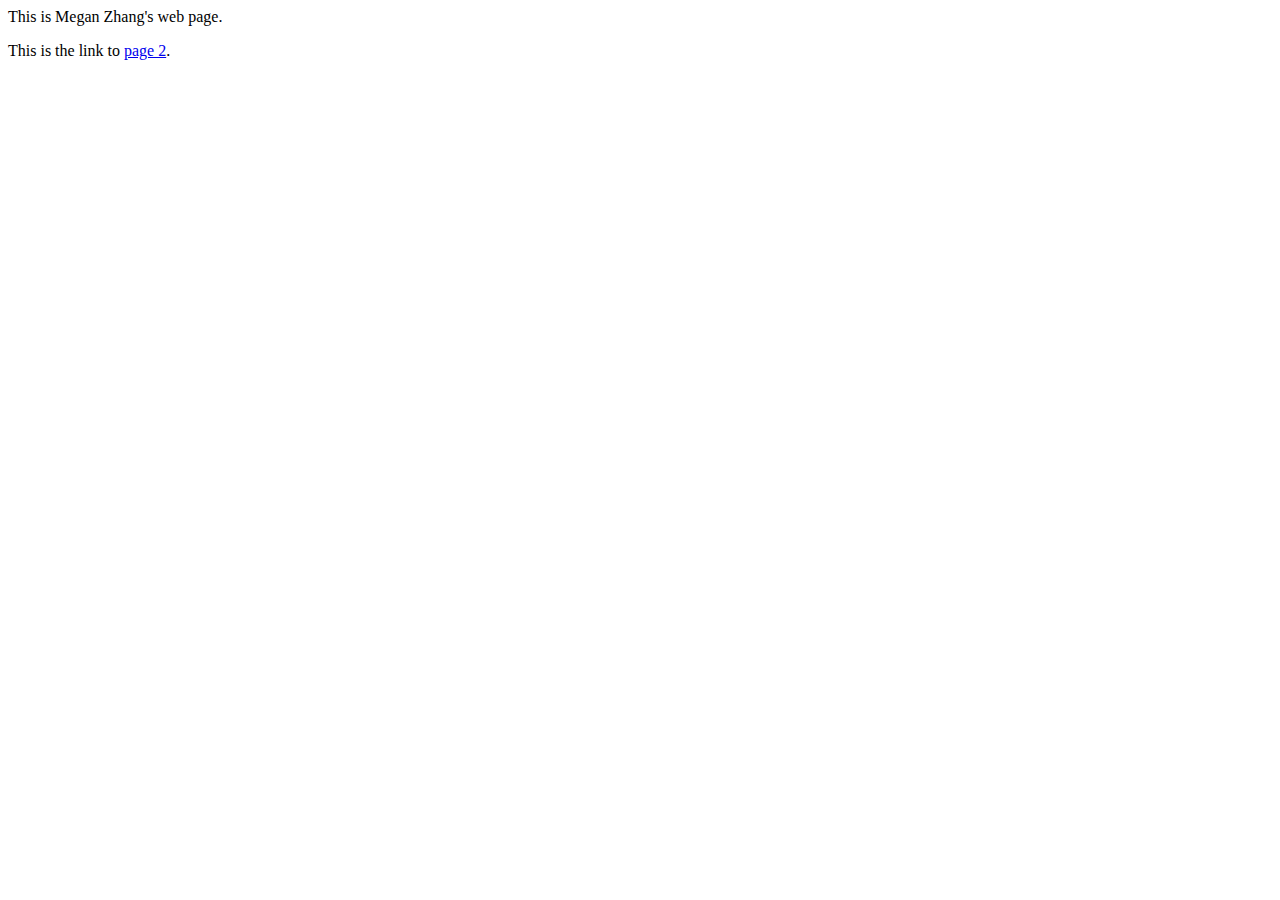
==== index.html @ c2deb5d7 "commit" ====
<!--this line tells the browser that you are using HTML 5-->
<!DOCTYPE html>

<!--used at the beginning and end of a page (main tag)-->
<html>

    <!--includes the page title, meta tags, redirects, language-->
    <head>

        <!--title bar-->
        <title>Personal page for comm 150 assignment</title>

    </head>

    <body>This is Megan Zhang's web page.</body>
    <p>This is the link to <a href="assignment_page2.html">page 2</a>.</p>
    
</html>
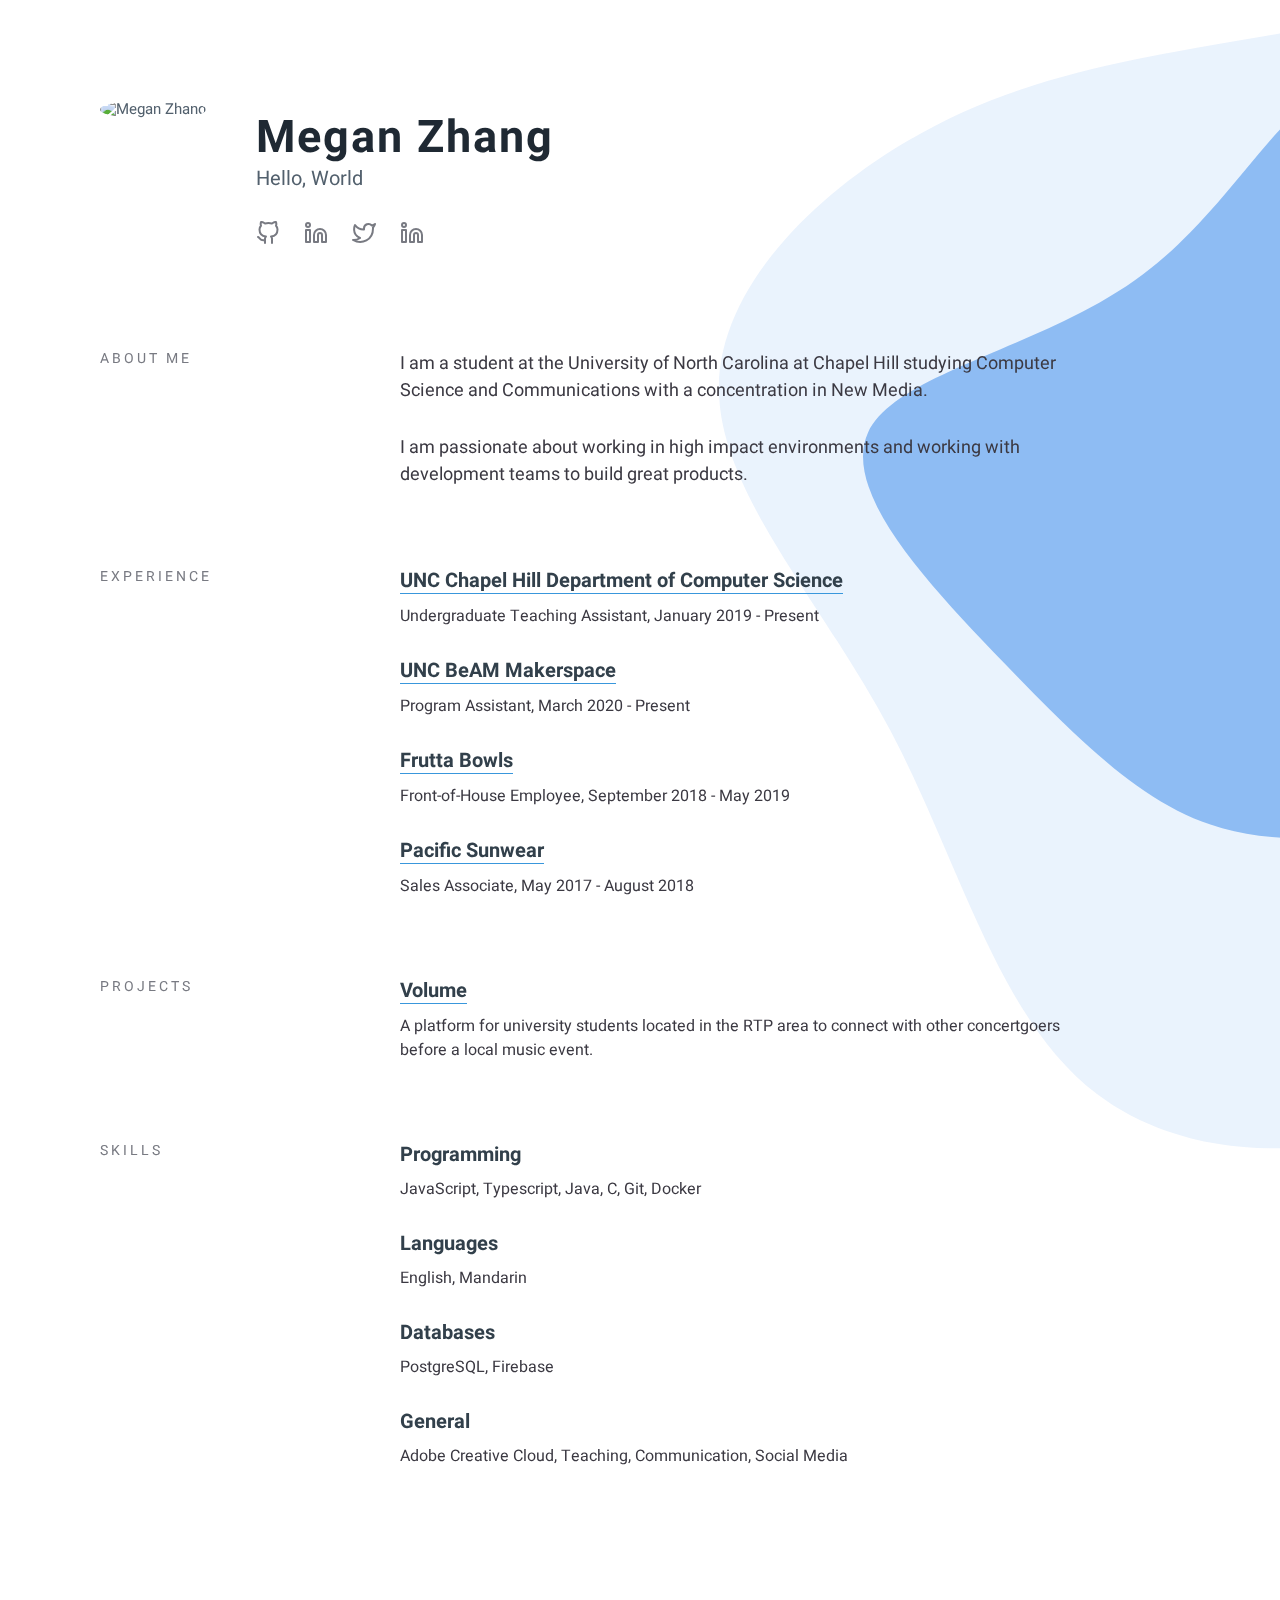
==== commit e129bcca: "website" ====
--- a/index.html
+++ b/index.html
@@ -1,18 +1,574 @@
-<!--this line tells the browser that you are using HTML 5-->
 <!DOCTYPE html>
 
-<!--used at the beginning and end of a page (main tag)-->
-<html>
-
-    <!--includes the page title, meta tags, redirects, language-->
-    <head>
-
-        <!--title bar-->
-        <title>Personal page for comm 150 assignment</title>
-
-    </head>
-
-    <body>This is Megan Zhang's web page.</body>
-    <p>This is the link to <a href="assignment_page2.html">page 2</a>.</p>
-    
+<html lang="en">
+
+<head>
+    <meta charSet="utf-8"/>
+    <meta http-equiv="x-ua-compatible" content="ie=edge"/>
+    <meta name="viewport" content="width=device-width, initial-scale=1, shrink-to-fit=no"/>
+    <style data-href="/styles.9e34f7e4ec2273f44e7d.css">
+    @import url(https://fonts.googleapis.com/css?family=Heebo&display=swap);
+    .socials-module--list--nQjwE {
+        margin: 15px 0 0;
+        padding:0
+    }
+
+    .socials-module--item--2qCBJ {
+        display: inline-block;
+        list-style: none;
+        margin-right:20px
+    }
+
+    .socials-module--link--m0nMJ {
+        color: #787a82;
+        text-decoration:none
+    }
+
+    .socials-module--link--m0nMJ:hover {
+        color:#3997dc
+    }
+
+    .header-module--headerWrapper--15qHx {
+        display: flex;
+        margin-bottom:100px
+    }
+
+    .header-module--profileWrapper--17Lox {
+        position:relative
+    }
+
+    .header-module--profilePicture--1aaYx {
+        border-radius: 50%;
+        overflow: hidden;
+        width:150px
+    }
+
+    .header-module--profileContent--3G8DP {
+        margin:10px 0 0 50px
+    }
+
+    .header-module--profileContent--3G8DP h1 {
+        color: #1f2933;
+        font-size: 45px;
+        letter-spacing: 2px;
+        margin:0
+    }
+
+    .header-module--profileContent--3G8DP h2 {
+        font-size: 20px;
+        font-weight: 400;
+        margin:0 0 30px
+    }
+
+    @media only screen and (max-width: 768px) {
+        .header-module--headerWrapper--15qHx {
+            display:block
+        }
+
+        .header-module--profileWrapper--17Lox {
+            display: block;
+            width:100%
+        }
+
+        .header-module--profileContent--3G8DP {
+            display: block;
+            margin: 25px 0 0;
+            width:100%
+        }
+    }
+
+    .container-module--wrapper--_zFcw {
+        max-width: 1200px;
+        padding: 100px;
+        position: relative;
+        width:100%
+    }
+
+    @media only screen and (max-width: 768px) {
+        .container-module--wrapper--_zFcw {
+            padding:50px
+        }
+    }
+
+    .layout-module--blobMain--3VKey {
+        position: fixed;
+        top: -150px;
+        right: -700px;
+        z-index:-1
+    }
+
+    .layout-module--blobMain--3VKey svg {
+        width: 1300px;
+        height: 1300px;
+        opacity:.5
+    }
+
+    .layout-module--blobSecondary--1ryDs {
+        position: fixed;
+        top: -250px;
+        right: -750px;
+        z-index:-1
+    }
+
+    .layout-module--blobSecondary--1ryDs svg {
+        width: 1500px;
+        opacity: .1;
+        height:1500px
+    }
+
+    @media only screen and (max-width: 1200px) {
+        .layout-module--blobMain--3VKey {
+            opacity:.3
+        }
+
+        .layout-module--blobSecondary--1ryDs {
+            opacity:.5
+        }
+    }
+
+    @media only screen and (max-width: 768px) {
+        .layout-module--blobMain--3VKey {
+            display:none
+        }
+
+        .layout-module--blobSecondary--1ryDs {
+            opacity: .5
+        }
+    }/*! normalize.css v8.0.1 | MIT License | github.com/necolas/normalize.css */
+    html {
+        line-height:1.15
+    }
+
+    body {
+        margin:0
+    }
+
+    main {
+        display:block
+    }
+
+    h1 {
+        font-size: 2em;
+        margin:.67em 0
+    }
+
+    hr {
+        box-sizing: content-box;
+        height: 0;
+        overflow:visible
+    }
+
+    pre {
+        font-family: monospace, monospace;
+        font-size:1em
+    }
+
+    a {
+        background-color:transparent
+    }
+
+    abbr[title] {
+        border-bottom: none;
+        text-decoration: underline;
+        -webkit-text-decoration: underline dotted;
+        text-decoration:underline dotted
+    }
+
+    b, strong {
+        font-weight:bolder
+    }
+
+    code, kbd, samp {
+        font-family: monospace, monospace;
+        font-size:1em
+    }
+
+    small {
+        font-size:80%
+    }
+
+    sub, sup {
+        font-size: 75%;
+        line-height: 0;
+        position: relative;
+        vertical-align:baseline
+    }
+
+    sub {
+        bottom:-.25em
+    }
+
+    sup {
+        top:-.5em
+    }
+
+    img {
+        border-style:none
+    }
+
+    button, input, optgroup, select, textarea {
+        font-family: inherit;
+        font-size: 100%;
+        line-height: 1.15;
+        margin:0
+    }
+
+    button, input {
+        overflow:visible
+    }
+
+    button, select {
+        text-transform:none
+    }
+
+    [type=button], [type=reset], [type=submit], button {
+        -webkit-appearance:button
+    }
+
+    [type=button]::-moz-focus-inner, [type=reset]::-moz-focus-inner, [type=submit]::-moz-focus-inner, button::-moz-focus-inner {
+        border-style: none;
+        padding:0
+    }
+
+    [type=button]:-moz-focusring, [type=reset]:-moz-focusring, [type=submit]:-moz-focusring, button:-moz-focusring {
+        outline:1px dotted ButtonText
+    }
+
+    fieldset {
+        padding:.35em .75em .625em
+    }
+
+    legend {
+        box-sizing: border-box;
+        color: inherit;
+        display: table;
+        max-width: 100%;
+        padding: 0;
+        white-space:normal
+    }
+
+    progress {
+        vertical-align:baseline
+    }
+
+    textarea {
+        overflow:auto
+    }
+
+    [type=checkbox], [type=radio] {
+        box-sizing: border-box;
+        padding:0
+    }
+
+    [type=number]::-webkit-inner-spin-button, [type=number]::-webkit-outer-spin-button {
+        height:auto
+    }
+
+    [type=search] {
+        -webkit-appearance: textfield;
+        outline-offset:-2px
+    }
+
+    [type=search]::-webkit-search-decoration {
+        -webkit-appearance:none
+    }
+
+    ::-webkit-file-upload-button {
+        -webkit-appearance: button;
+        font:inherit
+    }
+
+    details {
+        display:block
+    }
+
+    summary {
+        display:list-item
+    }
+
+    [hidden], template {
+        display:none
+    }
+
+    *, :after, :before {
+        box-sizing:inherit
+    }
+
+    html {
+        background: #fff;
+        color: #52606d;
+        font-size: 15px;
+        -webkit-text-size-adjust: 100%;
+        -ms-text-size-adjust: 100%;
+        box-sizing:border-box
+    }
+
+    body {
+        font-family: Heebo, sans-serif;
+        font-size: 1em;
+        line-height: 1.25;
+        -webkit-font-smoothing: antialiased;
+        -moz-osx-font-smoothing:grayscale
+    }
+
+    img {
+        max-width:100%
+    }
+
+    p {
+        color: #3b3942;
+        font-size: 18px;
+        line-height: 1.5;
+        margin:0 0 30px
+    }
+
+    .link-module--wrapper--2dAz0 {
+        margin-bottom:30px
+    }
+
+    .link-module--linkTitle--3VUWq {
+        border-bottom: 1px solid #3997dc;
+        color: #32404b;
+        display: inline-block;
+        font-size: 20px;
+        font-weight: 700;
+        margin-bottom: 10px;
+        text-decoration:none
+    }
+
+    .link-module--linkTitle--3VUWq:hover {
+        color:#3997dc
+    }
+
+    .link-module--title--3H5Ml {
+        color: #32404b;
+        display: inline-block;
+        font-size: 20px;
+        font-weight: 700;
+        margin-bottom:10px
+    }
+
+    .link-module--desc--2JcNe {
+        font-size:16px
+    }
+
+    .section-module--wrapper--1PJu9 {
+        display: flex;
+        flex-direction: row;
+        margin-bottom:50px
+    }
+
+    .section-module--left--4Dzzx {
+        width:300px
+    }
+
+    .section-module--right--3Zh5J {
+        flex: 1 1;
+        max-width:700px
+    }
+
+    .section-module--title--3LB2K {
+        color: #787a82;
+        font-size: 14px;
+        font-weight: 400;
+        margin: 0 0 30px;
+        letter-spacing: 3px;
+        text-transform:uppercase
+    }
+
+    @media only screen and (max-width: 768px) {
+        .section-module--wrapper--1PJu9 {
+            display:block
+        }
+
+        .section-module--left--4Dzzx, .section-module--right--3Zh5J {
+            display: block;
+            width: 100%
+        }
+    }
+    </style>
+    <meta name="generator" content="Gatsby 2.19.7"/>
+    <title data-react-helmet="true">Ryan Fitzgerald | Full-Stack Developer</title>
+    <meta data-react-helmet="true" name="description" content="Full-Stack Developer based in Toronto, Ontario, Canada."/>
+    <meta data-react-helmet="true" property="og:title" content="Ryan Fitzgerald"/>
+    <meta data-react-helmet="true" property="og:image" content="https://ryanfitzgerald.ca/static/social-9c27a8e483336a4d87c8117291b19e69.jpg"/>
+    <meta data-react-helmet="true" property="og:description" content="Full-Stack Developer based in Toronto, Ontario, Canada."/>
+    <meta data-react-helmet="true" property="og:type" content="website"/>
+    <meta data-react-helmet="true" name="twitter:card" content="summary"/>
+    <meta data-react-helmet="true" name="twitter:creator" content="@RyanAFitzgerald"/>
+    <meta data-react-helmet="true" name="twitter:title" content="Ryan Fitzgerald"/>
+    <meta data-react-helmet="true" name="twitter:description" content="Full-Stack Developer based in Toronto, Ontario, Canada."/>
+    <link rel="icon" href="/icons/icon-48x48.png?v=c7eba167a3d5f9a014514f4f36c3f6e7"/>
+    <link rel="manifest" href="/manifest.webmanifest"/>
+    <meta name="theme-color" content="#3586EA"/>
+    <link rel="apple-touch-icon" sizes="48x48" href="/icons/icon-48x48.png?v=c7eba167a3d5f9a014514f4f36c3f6e7"/>
+    <link rel="apple-touch-icon" sizes="72x72" href="/icons/icon-72x72.png?v=c7eba167a3d5f9a014514f4f36c3f6e7"/>
+    <link rel="apple-touch-icon" sizes="96x96" href="/icons/icon-96x96.png?v=c7eba167a3d5f9a014514f4f36c3f6e7"/>
+    <link rel="apple-touch-icon" sizes="144x144" href="/icons/icon-144x144.png?v=c7eba167a3d5f9a014514f4f36c3f6e7"/>
+    <link rel="apple-touch-icon" sizes="192x192" href="/icons/icon-192x192.png?v=c7eba167a3d5f9a014514f4f36c3f6e7"/>
+    <link rel="apple-touch-icon" sizes="256x256" href="/icons/icon-256x256.png?v=c7eba167a3d5f9a014514f4f36c3f6e7"/>
+    <link rel="apple-touch-icon" sizes="384x384" href="/icons/icon-384x384.png?v=c7eba167a3d5f9a014514f4f36c3f6e7"/>
+    <link rel="apple-touch-icon" sizes="512x512" href="/icons/icon-512x512.png?v=c7eba167a3d5f9a014514f4f36c3f6e7"/>
+    <link as="script" rel="preload" href="/styles-c47649b723487fe60416.js"/>
+    <link as="script" rel="preload" href="/component---src-pages-index-js-c10b857bd4f851fe74c0.js"/>
+    <link as="script" rel="preload" href="/commons-befdf5aead454913ec7a.js"/>
+    <link as="script" rel="preload" href="/app-d21928ac1c9b6bbaad78.js"/>
+    <link as="script" rel="preload" href="/webpack-runtime-6be38b8c1b39cda65aef.js"/>
+    <link as="fetch" rel="preload" href="/page-data/index/page-data.json" crossorigin="anonymous"/>
+</head>
+<body>
+    <div id="___gatsby">
+        <div style="outline:none" tabindex="-1" role="group" id="gatsby-focus-wrapper">
+            <div>
+                <div class="container-module--wrapper--_zFcw">
+                    <div class="header-module--headerWrapper--15qHx">
+                        <div class="header-module--profileWrapper--17Lox">
+
+                            <!--start editing-->
+                            <img class="header-module--profilePicture--1aaYx" src="web/graphics/profilePicture.jpg.jpg" alt="Megan Zhang"/>
+                        </div>
+                        <div class="header-module--profileContent--3G8DP">
+                            <h1>Megan Zhang</h1>
+                            <h2>Hello, World</h2>
+                            <div>
+                                <ul class="socials-module--list--nQjwE">
+                                    <li class="socials-module--item--2qCBJ">
+                                        <a class="socials-module--link--m0nMJ" href="https://github.com/meganzhang88">
+                                            <svg xmlns="http://www.w3.org/2000/svg" width="24" height="24" viewBox="0 0 24 24" fill="none" stroke="currentColor" stroke-width="2" stroke-linecap="round" stroke-linejoin="round">
+                                                <path d="M9 19c-5 1.5-5-2.5-7-3m14 6v-3.87a3.37 3.37 0 0 0-.94-2.61c3.14-.35 6.44-1.54 6.44-7A5.44 5.44 0 0 0 20 4.77 5.07 5.07 0 0 0 19.91 1S18.73.65 16 2.48a13.38 13.38 0 0 0-7 0C6.27.65 5.09 1 5.09 1A5.07 5.07 0 0 0 5 4.77a5.44 5.44 0 0 0-1.5 3.78c0 5.42 3.3 6.61 6.44 7A3.37 3.37 0 0 0 9 18.13V22"></path>
+                                            </svg>
+                                        </a>
+                                    </li>
+                                    <li class="socials-module--item--2qCBJ">
+                                        <a class="socials-module--link--m0nMJ" href="https://www.linkedin.com/in/meganzhang88/">
+                                            <svg xmlns="http://www.w3.org/2000/svg" width="24" height="24" viewBox="0 0 24 24" fill="none" stroke="currentColor" stroke-width="2" stroke-linecap="round" stroke-linejoin="round">
+                                                <path d="M16 8a6 6 0 0 1 6 6v7h-4v-7a2 2 0 0 0-2-2 2 2 0 0 0-2 2v7h-4v-7a6 6 0 0 1 6-6z"></path>
+                                                <rect x="2" y="9" width="4" height="12"></rect>
+                                                <circle cx="4" cy="4" r="2"></circle>
+                                            </svg>
+                                        </a>
+                                    </li>
+                                    <li class="socials-module--item--2qCBJ">
+                                        <a class="socials-module--link--m0nMJ" href="https://twitter.com/meganzhangg">
+                                            <svg xmlns="http://www.w3.org/2000/svg" width="24" height="24" viewBox="0 0 24 24" fill="none" stroke="currentColor" stroke-width="2" stroke-linecap="round" stroke-linejoin="round">
+                                                <path d="M23 3a10.9 10.9 0 0 1-3.14 1.53 4.48 4.48 0 0 0-7.86 3v1A10.66 10.66 0 0 1 3 4s-4 9 5 13a11.64 11.64 0 0 1-7 2c9 5 20 0 20-11.5a4.5 4.5 0 0 0-.08-.83A7.72 7.72 0 0 0 23 3z"></path>
+                                            </svg>
+                                        </a>
+                                    </li>
+                                    <li class="socials-module--item--2qCBJ">
+                                        <a class="socials-module--link--m0nMJ" href="https://www.facebook.com/megan.zhang.7503">
+                                            <svg xmlns="http://www.w3.org/2000/svg" width="24" height="24" viewBox="0 0 24 24" fill="none" stroke="currentColor" stroke-width="2" stroke-linecap="round" stroke-linejoin="round">
+                                                <path d="M16 8a6 6 0 0 1 6 6v7h-4v-7a2 2 0 0 0-2-2 2 2 0 0 0-2 2v7h-4v-7a6 6 0 0 1 6-6z"></path>
+                                                <rect x="2" y="9" width="4" height="12"></rect>
+                                                <circle cx="4" cy="4" r="2"></circle>
+                                            </svg>
+                                        </a>
+                                    </li>
+                                </ul>
+                            </div>
+                        </div>
+                    </div>
+                    <section id="about" class="section-module--wrapper--1PJu9">
+                        <div class="section-module--left--4Dzzx">
+                            <h3 class="section-module--title--3LB2K">About Me</h3>
+                        </div>
+                        <div class="section-module--right--3Zh5J">
+                            <p>I am a student at the University of North Carolina at Chapel Hill studying Computer Science and Communications with a concentration in New Media.</p>
+                            <p>I am passionate about working in high impact environments and working with development teams to build great products.</p>
+                        </div>
+                    </section>
+                    <section id="experience" class="section-module--wrapper--1PJu9">
+                        <div class="section-module--left--4Dzzx">
+                            <h3 class="section-module--title--3LB2K">Experience</h3>
+                        </div>
+                        <div class="section-module--right--3Zh5J">
+                            <div class="link-module--wrapper--2dAz0">
+                                <a class="link-module--linkTitle--3VUWq" href="https://comp110.com/topics">UNC Chapel Hill Department of Computer Science</a>
+                                <p class="link-module--desc--2JcNe">Undergraduate Teaching Assistant, January 2019 - Present</p>
+                            </div>
+                            <div class="link-module--wrapper--2dAz0">
+                                <a class="link-module--linkTitle--3VUWq" href="https://beam.unc.edu">UNC BeAM Makerspace</a>
+                                <p class="link-module--desc--2JcNe">Program Assistant, March 2020 - Present</p>
+                            </div>
+                            <div class="link-module--wrapper--2dAz0">
+                                <a class="link-module--linkTitle--3VUWq" href="https://www.fruttabowls.com">Frutta Bowls</a>
+                                <p class="link-module--desc--2JcNe">Front-of-House Employee, September 2018 - May 2019</p>
+                            </div>
+                            <div class="link-module--wrapper--2dAz0">
+                                <a class="link-module--linkTitle--3VUWq" href="https://www.pacsun.com">Pacific Sunwear</a>
+                                <p class="link-module--desc--2JcNe">Sales Associate, May 2017 - August 2018</p>
+                            </div>
+                        </div>
+                    </section>
+                    <section id="projects" class="section-module--wrapper--1PJu9">
+                        <div class="section-module--left--4Dzzx">
+                            <h3 class="section-module--title--3LB2K">Projects</h3>
+                        </div>
+                        <div class="section-module--right--3Zh5J">
+                            <div class="link-module--wrapper--2dAz0">
+                                <a class="link-module--linkTitle--3VUWq" href="https://volumeupapp.firebaseapp.com">Volume</a>
+                                <p class="link-module--desc--2JcNe">A platform for university students located in the RTP area to connect with other concertgoers before a local music event.</p>
+                            </div>
+                        </div>
+                    </section>
+                    <section id="skills" class="section-module--wrapper--1PJu9">
+                        <div class="section-module--left--4Dzzx">
+                            <h3 class="section-module--title--3LB2K">Skills</h3>
+                        </div>
+                        <div class="section-module--right--3Zh5J">
+                            <div class="link-module--wrapper--2dAz0">
+                                <span class="link-module--title--3H5Ml">Programming</span>
+                                <p class="link-module--desc--2JcNe">JavaScript, Typescript, Java, C, Git, Docker</p>
+                            </div>
+                            <div class="link-module--wrapper--2dAz0">
+                                <span class="link-module--title--3H5Ml">Languages</span>
+                                <p class="link-module--desc--2JcNe">English, Mandarin</p>
+                            </div>
+                            <div class="link-module--wrapper--2dAz0">
+                                <span class="link-module--title--3H5Ml">Databases</span>
+                                <p class="link-module--desc--2JcNe">PostgreSQL, Firebase</p>
+                            </div>
+                            <div class="link-module--wrapper--2dAz0">
+                                <span class="link-module--title--3H5Ml">General</span>
+                                <p class="link-module--desc--2JcNe">Adobe Creative Cloud, Teaching, Communication, Social Media</p>
+                            </div>
+                        </div>
+                    </section>
+                </div>
+                <div class="layout-module--blobMain--3VKey">
+                    <svg width="600" height="600" viewBox="0 0 600 600" xmlns="http://www.w3.org/2000/svg">
+                        <g transform="translate(300,300)">
+                            <path d="M90.1,-115.9C120.6,-81.8,151.9,-57,176.4,-16.5C200.9,24,218.7,80.2,197.3,110.7C175.9,141.1,115.3,145.7,65.8,150.7C16.3,155.7,-22.1,161,-55.2,149.8C-88.3,138.6,-116,110.8,-150.4,75.2C-184.8,39.6,-225.8,-3.7,-213.2,-31.1C-200.6,-58.4,-134.4,-69.8,-89.9,-101.5C-45.4,-133.1,-22.7,-185.1,3.5,-189.3C29.8,-193.5,59.6,-150,90.1,-115.9Z" fill="#3586ea"></path>
+                        </g>
+                    </svg>
+                </div>
+                <div class="layout-module--blobSecondary--1ryDs">
+                    <svg width="600" height="600" viewBox="0 0 600 600" xmlns="http://www.w3.org/2000/svg">
+                        <g transform="translate(300,300)">
+                            <path d="M145.4,-184.2C164.7,-157,140.5,-88.7,133.8,-36.9C127.1,15,138,50.5,134.7,97.9C131.3,145.4,113.7,204.7,72.5,235.3C31.4,265.9,-33.4,267.8,-73.2,237.6C-113.1,207.3,-128,144.9,-155.9,92.1C-183.9,39.4,-224.9,-3.8,-224.4,-45.3C-224,-86.9,-182.1,-127,-137.7,-149.8C-93.4,-172.7,-46.7,-178.3,8.1,-188C63,-197.7,126,-211.5,145.4,-184.2Z" fill="#3586ea"></path>
+                        </g>
+                    </svg>
+                </div>
+            </div>
+        </div>
+    </div>
+    <script id="gatsby-script-loader">
+    /*<![CDATA[*/
+    window.pagePath = "/"; /*]]>*/
+    </script>
+    <script id="gatsby-chunk-mapping">
+    /*<![CDATA[*/
+    window.___chunkMapping = {
+        "app": ["/app-d21928ac1c9b6bbaad78.js"],
+        "component---src-pages-404-js": ["/component---src-pages-404-js-51d0ad783846f7a72e71.js"],
+        "component---src-pages-index-js": ["/component---src-pages-index-js-c10b857bd4f851fe74c0.js"]
+    }; /*]]>*/
+    </script>
+    <script src="/webpack-runtime-6be38b8c1b39cda65aef.js" async=""></script>
+    <script src="/app-d21928ac1c9b6bbaad78.js" async=""></script>
+    <script src="/commons-befdf5aead454913ec7a.js" async=""></script>
+    <script src="/component---src-pages-index-js-c10b857bd4f851fe74c0.js" async=""></script>
+    <script src="/styles-c47649b723487fe60416.js" async=""></script>
+</body>
 </html>
+
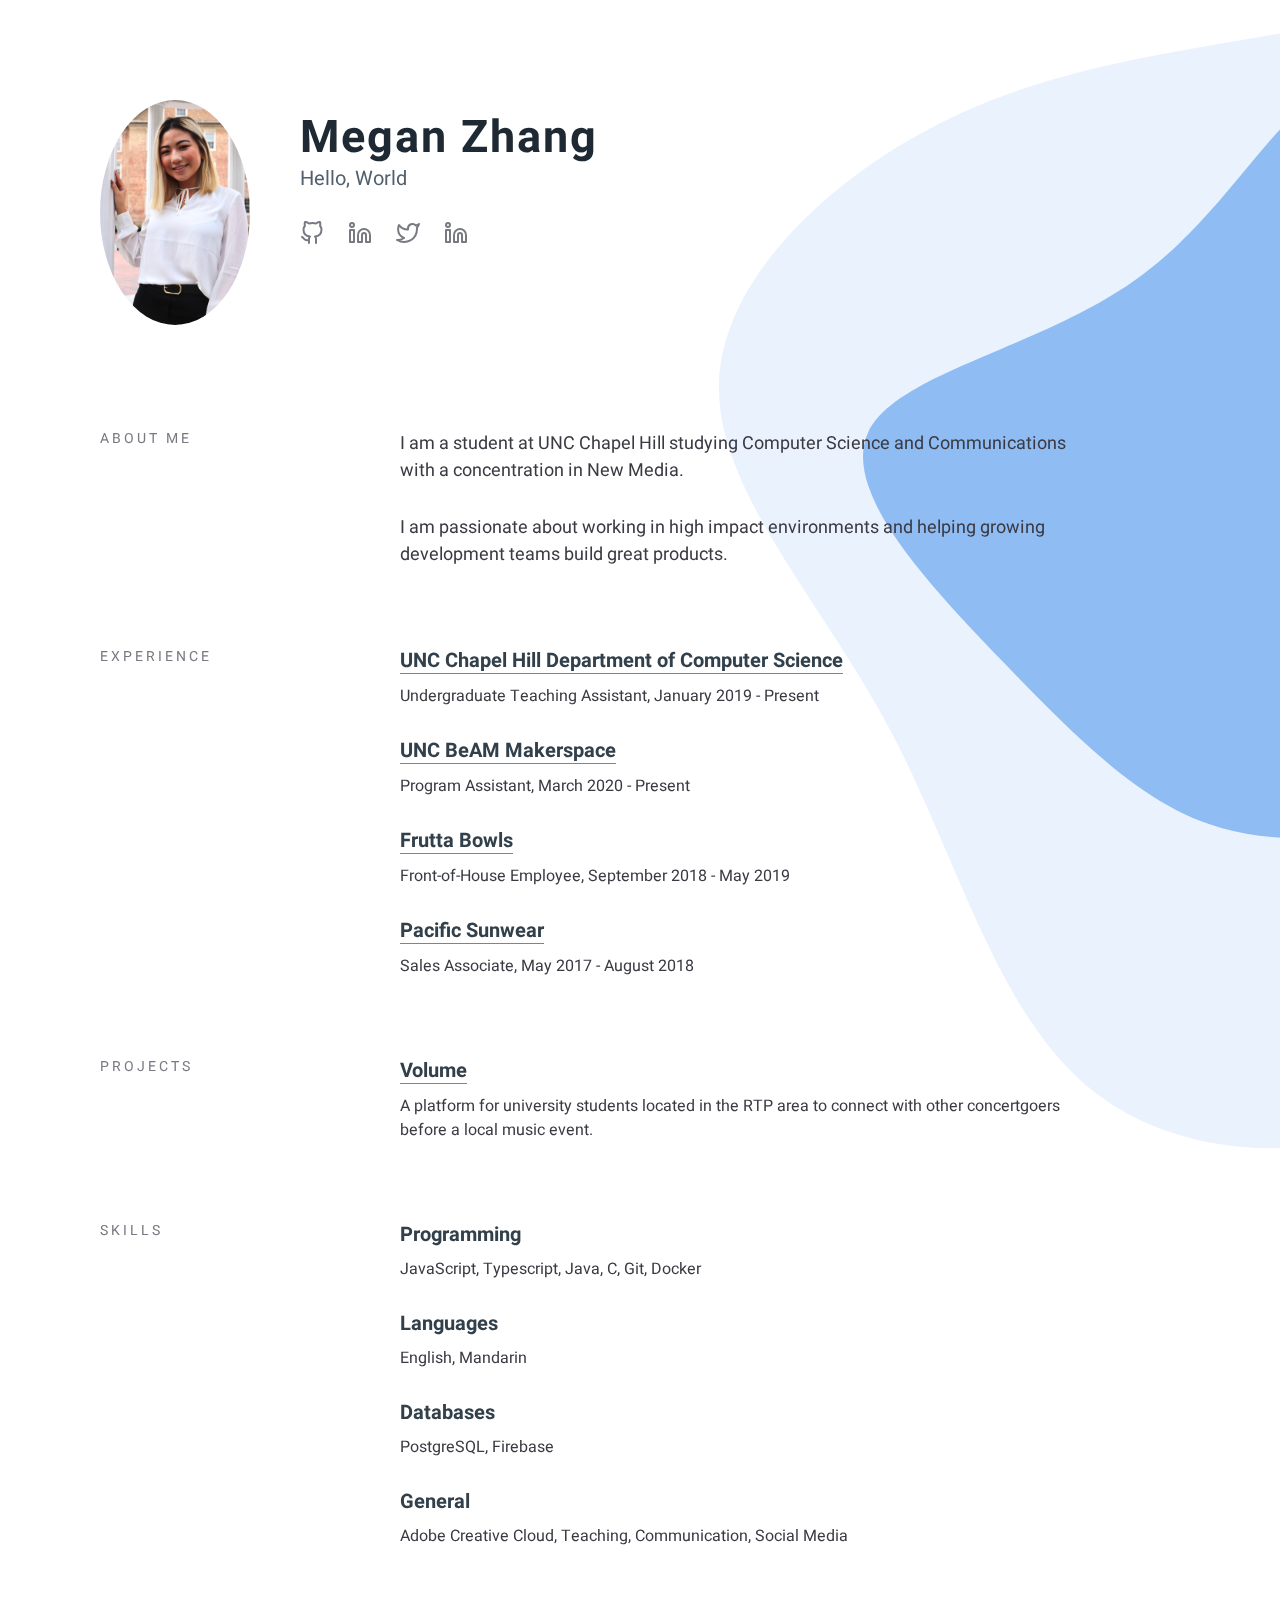
==== commit 34c2c743: "commit" ====
--- a/index.html
+++ b/index.html
@@ -425,7 +425,7 @@
                         <div class="header-module--profileWrapper--17Lox">
 
                             <!--start editing-->
-                            <img class="header-module--profilePicture--1aaYx" src="web/graphics/profilePicture.jpg.jpg" alt="Megan Zhang"/>
+                            <img class="header-module--profilePicture--1aaYx" src="web/graphics/profilePicture.jpg" alt="Megan Zhang"/>
                         </div>
                         <div class="header-module--profileContent--3G8DP">
                             <h1>Megan Zhang</h1>
@@ -473,8 +473,8 @@
                             <h3 class="section-module--title--3LB2K">About Me</h3>
                         </div>
                         <div class="section-module--right--3Zh5J">
-                            <p>I am a student at the University of North Carolina at Chapel Hill studying Computer Science and Communications with a concentration in New Media.</p>
-                            <p>I am passionate about working in high impact environments and working with development teams to build great products.</p>
+                            <p>I am a student at UNC Chapel Hill studying Computer Science and Communications with a concentration in New Media.</p>
+                            <p>I am passionate about working in high impact environments and helping growing development teams build great products.</p>
                         </div>
                     </section>
                     <section id="experience" class="section-module--wrapper--1PJu9">
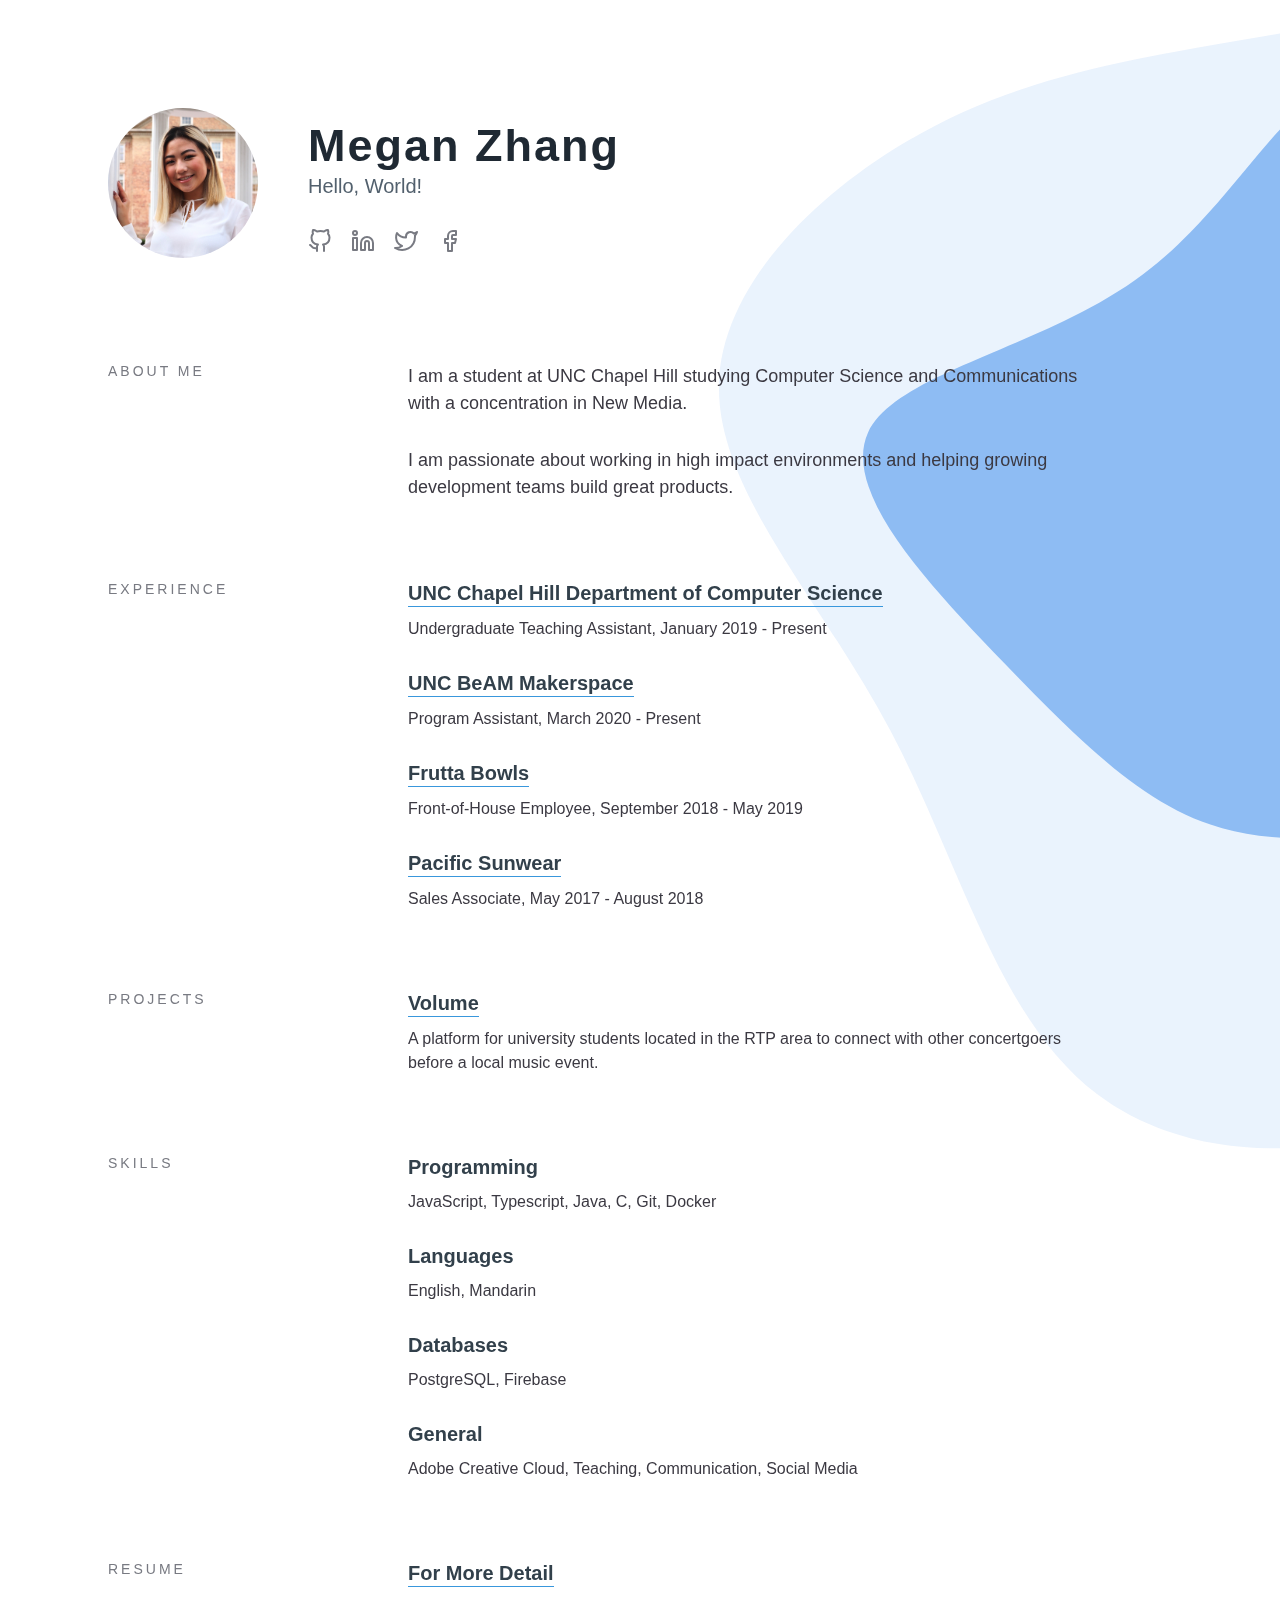
==== commit 11facbb3: "assignment9 finished" ====
--- a/index.html
+++ b/index.html
@@ -1,574 +1,170 @@
 <!DOCTYPE html>
 
-<html lang="en">
+<head>
+    <link rel="stylesheet" href=" default.css">
+    <title>Megan Zhang | Hello, World!</title>
+</head>
 
-<head>
-    <meta charSet="utf-8"/>
-    <meta http-equiv="x-ua-compatible" content="ie=edge"/>
-    <meta name="viewport" content="width=device-width, initial-scale=1, shrink-to-fit=no"/>
-    <style data-href="/styles.9e34f7e4ec2273f44e7d.css">
-    @import url(https://fonts.googleapis.com/css?family=Heebo&display=swap);
-    .socials-module--list--nQjwE {
-        margin: 15px 0 0;
-        padding:0
-    }
+<body>
 
-    .socials-module--item--2qCBJ {
-        display: inline-block;
-        list-style: none;
-        margin-right:20px
-    }
+    <!--Header-->
+    <div class="outerWrapper">
+        <div class="headerWrapper">
 
-    .socials-module--link--m0nMJ {
-        color: #787a82;
-        text-decoration:none
-    }
+            <!--profile picture-->
+            <div> 
+                <img class="profilePicture" src="web/graphics/profilePicture.jpg" alt="Megan Zhang"/>
+            </div>
 
-    .socials-module--link--m0nMJ:hover {
-        color:#3997dc
-    }
+            <div class="profileHeader">
+                <h1>Megan Zhang</h1>
+                <h2>Hello, World!</h2>
+                <div>
 
-    .header-module--headerWrapper--15qHx {
-        display: flex;
-        margin-bottom:100px
-    }
-
-    .header-module--profileWrapper--17Lox {
-        position:relative
-    }
-
-    .header-module--profilePicture--1aaYx {
-        border-radius: 50%;
-        overflow: hidden;
-        width:150px
-    }
-
-    .header-module--profileContent--3G8DP {
-        margin:10px 0 0 50px
-    }
-
-    .header-module--profileContent--3G8DP h1 {
-        color: #1f2933;
-        font-size: 45px;
-        letter-spacing: 2px;
-        margin:0
-    }
-
-    .header-module--profileContent--3G8DP h2 {
-        font-size: 20px;
-        font-weight: 400;
-        margin:0 0 30px
-    }
-
-    @media only screen and (max-width: 768px) {
-        .header-module--headerWrapper--15qHx {
-            display:block
-        }
-
-        .header-module--profileWrapper--17Lox {
-            display: block;
-            width:100%
-        }
-
-        .header-module--profileContent--3G8DP {
-            display: block;
-            margin: 25px 0 0;
-            width:100%
-        }
-    }
-
-    .container-module--wrapper--_zFcw {
-        max-width: 1200px;
-        padding: 100px;
-        position: relative;
-        width:100%
-    }
-
-    @media only screen and (max-width: 768px) {
-        .container-module--wrapper--_zFcw {
-            padding:50px
-        }
-    }
-
-    .layout-module--blobMain--3VKey {
-        position: fixed;
-        top: -150px;
-        right: -700px;
-        z-index:-1
-    }
-
-    .layout-module--blobMain--3VKey svg {
-        width: 1300px;
-        height: 1300px;
-        opacity:.5
-    }
-
-    .layout-module--blobSecondary--1ryDs {
-        position: fixed;
-        top: -250px;
-        right: -750px;
-        z-index:-1
-    }
-
-    .layout-module--blobSecondary--1ryDs svg {
-        width: 1500px;
-        opacity: .1;
-        height:1500px
-    }
-
-    @media only screen and (max-width: 1200px) {
-        .layout-module--blobMain--3VKey {
-            opacity:.3
-        }
-
-        .layout-module--blobSecondary--1ryDs {
-            opacity:.5
-        }
-    }
-
-    @media only screen and (max-width: 768px) {
-        .layout-module--blobMain--3VKey {
-            display:none
-        }
-
-        .layout-module--blobSecondary--1ryDs {
-            opacity: .5
-        }
-    }/*! normalize.css v8.0.1 | MIT License | github.com/necolas/normalize.css */
-    html {
-        line-height:1.15
-    }
-
-    body {
-        margin:0
-    }
-
-    main {
-        display:block
-    }
-
-    h1 {
-        font-size: 2em;
-        margin:.67em 0
-    }
-
-    hr {
-        box-sizing: content-box;
-        height: 0;
-        overflow:visible
-    }
-
-    pre {
-        font-family: monospace, monospace;
-        font-size:1em
-    }
-
-    a {
-        background-color:transparent
-    }
-
-    abbr[title] {
-        border-bottom: none;
-        text-decoration: underline;
-        -webkit-text-decoration: underline dotted;
-        text-decoration:underline dotted
-    }
-
-    b, strong {
-        font-weight:bolder
-    }
-
-    code, kbd, samp {
-        font-family: monospace, monospace;
-        font-size:1em
-    }
-
-    small {
-        font-size:80%
-    }
-
-    sub, sup {
-        font-size: 75%;
-        line-height: 0;
-        position: relative;
-        vertical-align:baseline
-    }
-
-    sub {
-        bottom:-.25em
-    }
-
-    sup {
-        top:-.5em
-    }
-
-    img {
-        border-style:none
-    }
-
-    button, input, optgroup, select, textarea {
-        font-family: inherit;
-        font-size: 100%;
-        line-height: 1.15;
-        margin:0
-    }
-
-    button, input {
-        overflow:visible
-    }
-
-    button, select {
-        text-transform:none
-    }
-
-    [type=button], [type=reset], [type=submit], button {
-        -webkit-appearance:button
-    }
-
-    [type=button]::-moz-focus-inner, [type=reset]::-moz-focus-inner, [type=submit]::-moz-focus-inner, button::-moz-focus-inner {
-        border-style: none;
-        padding:0
-    }
-
-    [type=button]:-moz-focusring, [type=reset]:-moz-focusring, [type=submit]:-moz-focusring, button:-moz-focusring {
-        outline:1px dotted ButtonText
-    }
-
-    fieldset {
-        padding:.35em .75em .625em
-    }
-
-    legend {
-        box-sizing: border-box;
-        color: inherit;
-        display: table;
-        max-width: 100%;
-        padding: 0;
-        white-space:normal
-    }
-
-    progress {
-        vertical-align:baseline
-    }
-
-    textarea {
-        overflow:auto
-    }
-
-    [type=checkbox], [type=radio] {
-        box-sizing: border-box;
-        padding:0
-    }
-
-    [type=number]::-webkit-inner-spin-button, [type=number]::-webkit-outer-spin-button {
-        height:auto
-    }
-
-    [type=search] {
-        -webkit-appearance: textfield;
-        outline-offset:-2px
-    }
-
-    [type=search]::-webkit-search-decoration {
-        -webkit-appearance:none
-    }
-
-    ::-webkit-file-upload-button {
-        -webkit-appearance: button;
-        font:inherit
-    }
-
-    details {
-        display:block
-    }
-
-    summary {
-        display:list-item
-    }
-
-    [hidden], template {
-        display:none
-    }
-
-    *, :after, :before {
-        box-sizing:inherit
-    }
-
-    html {
-        background: #fff;
-        color: #52606d;
-        font-size: 15px;
-        -webkit-text-size-adjust: 100%;
-        -ms-text-size-adjust: 100%;
-        box-sizing:border-box
-    }
-
-    body {
-        font-family: Heebo, sans-serif;
-        font-size: 1em;
-        line-height: 1.25;
-        -webkit-font-smoothing: antialiased;
-        -moz-osx-font-smoothing:grayscale
-    }
-
-    img {
-        max-width:100%
-    }
-
-    p {
-        color: #3b3942;
-        font-size: 18px;
-        line-height: 1.5;
-        margin:0 0 30px
-    }
-
-    .link-module--wrapper--2dAz0 {
-        margin-bottom:30px
-    }
-
-    .link-module--linkTitle--3VUWq {
-        border-bottom: 1px solid #3997dc;
-        color: #32404b;
-        display: inline-block;
-        font-size: 20px;
-        font-weight: 700;
-        margin-bottom: 10px;
-        text-decoration:none
-    }
-
-    .link-module--linkTitle--3VUWq:hover {
-        color:#3997dc
-    }
-
-    .link-module--title--3H5Ml {
-        color: #32404b;
-        display: inline-block;
-        font-size: 20px;
-        font-weight: 700;
-        margin-bottom:10px
-    }
-
-    .link-module--desc--2JcNe {
-        font-size:16px
-    }
-
-    .section-module--wrapper--1PJu9 {
-        display: flex;
-        flex-direction: row;
-        margin-bottom:50px
-    }
-
-    .section-module--left--4Dzzx {
-        width:300px
-    }
-
-    .section-module--right--3Zh5J {
-        flex: 1 1;
-        max-width:700px
-    }
-
-    .section-module--title--3LB2K {
-        color: #787a82;
-        font-size: 14px;
-        font-weight: 400;
-        margin: 0 0 30px;
-        letter-spacing: 3px;
-        text-transform:uppercase
-    }
-
-    @media only screen and (max-width: 768px) {
-        .section-module--wrapper--1PJu9 {
-            display:block
-        }
-
-        .section-module--left--4Dzzx, .section-module--right--3Zh5J {
-            display: block;
-            width: 100%
-        }
-    }
-    </style>
-    <meta name="generator" content="Gatsby 2.19.7"/>
-    <title data-react-helmet="true">Ryan Fitzgerald | Full-Stack Developer</title>
-    <meta data-react-helmet="true" name="description" content="Full-Stack Developer based in Toronto, Ontario, Canada."/>
-    <meta data-react-helmet="true" property="og:title" content="Ryan Fitzgerald"/>
-    <meta data-react-helmet="true" property="og:image" content="https://ryanfitzgerald.ca/static/social-9c27a8e483336a4d87c8117291b19e69.jpg"/>
-    <meta data-react-helmet="true" property="og:description" content="Full-Stack Developer based in Toronto, Ontario, Canada."/>
-    <meta data-react-helmet="true" property="og:type" content="website"/>
-    <meta data-react-helmet="true" name="twitter:card" content="summary"/>
-    <meta data-react-helmet="true" name="twitter:creator" content="@RyanAFitzgerald"/>
-    <meta data-react-helmet="true" name="twitter:title" content="Ryan Fitzgerald"/>
-    <meta data-react-helmet="true" name="twitter:description" content="Full-Stack Developer based in Toronto, Ontario, Canada."/>
-    <link rel="icon" href="/icons/icon-48x48.png?v=c7eba167a3d5f9a014514f4f36c3f6e7"/>
-    <link rel="manifest" href="/manifest.webmanifest"/>
-    <meta name="theme-color" content="#3586EA"/>
-    <link rel="apple-touch-icon" sizes="48x48" href="/icons/icon-48x48.png?v=c7eba167a3d5f9a014514f4f36c3f6e7"/>
-    <link rel="apple-touch-icon" sizes="72x72" href="/icons/icon-72x72.png?v=c7eba167a3d5f9a014514f4f36c3f6e7"/>
-    <link rel="apple-touch-icon" sizes="96x96" href="/icons/icon-96x96.png?v=c7eba167a3d5f9a014514f4f36c3f6e7"/>
-    <link rel="apple-touch-icon" sizes="144x144" href="/icons/icon-144x144.png?v=c7eba167a3d5f9a014514f4f36c3f6e7"/>
-    <link rel="apple-touch-icon" sizes="192x192" href="/icons/icon-192x192.png?v=c7eba167a3d5f9a014514f4f36c3f6e7"/>
-    <link rel="apple-touch-icon" sizes="256x256" href="/icons/icon-256x256.png?v=c7eba167a3d5f9a014514f4f36c3f6e7"/>
-    <link rel="apple-touch-icon" sizes="384x384" href="/icons/icon-384x384.png?v=c7eba167a3d5f9a014514f4f36c3f6e7"/>
-    <link rel="apple-touch-icon" sizes="512x512" href="/icons/icon-512x512.png?v=c7eba167a3d5f9a014514f4f36c3f6e7"/>
-    <link as="script" rel="preload" href="/styles-c47649b723487fe60416.js"/>
-    <link as="script" rel="preload" href="/component---src-pages-index-js-c10b857bd4f851fe74c0.js"/>
-    <link as="script" rel="preload" href="/commons-befdf5aead454913ec7a.js"/>
-    <link as="script" rel="preload" href="/app-d21928ac1c9b6bbaad78.js"/>
-    <link as="script" rel="preload" href="/webpack-runtime-6be38b8c1b39cda65aef.js"/>
-    <link as="fetch" rel="preload" href="/page-data/index/page-data.json" crossorigin="anonymous"/>
-</head>
-<body>
-    <div id="___gatsby">
-        <div style="outline:none" tabindex="-1" role="group" id="gatsby-focus-wrapper">
-            <div>
-                <div class="container-module--wrapper--_zFcw">
-                    <div class="header-module--headerWrapper--15qHx">
-                        <div class="header-module--profileWrapper--17Lox">
-
-                            <!--start editing-->
-                            <img class="header-module--profilePicture--1aaYx" src="web/graphics/profilePicture.jpg" alt="Megan Zhang"/>
-                        </div>
-                        <div class="header-module--profileContent--3G8DP">
-                            <h1>Megan Zhang</h1>
-                            <h2>Hello, World</h2>
-                            <div>
-                                <ul class="socials-module--list--nQjwE">
-                                    <li class="socials-module--item--2qCBJ">
-                                        <a class="socials-module--link--m0nMJ" href="https://github.com/meganzhang88">
-                                            <svg xmlns="http://www.w3.org/2000/svg" width="24" height="24" viewBox="0 0 24 24" fill="none" stroke="currentColor" stroke-width="2" stroke-linecap="round" stroke-linejoin="round">
-                                                <path d="M9 19c-5 1.5-5-2.5-7-3m14 6v-3.87a3.37 3.37 0 0 0-.94-2.61c3.14-.35 6.44-1.54 6.44-7A5.44 5.44 0 0 0 20 4.77 5.07 5.07 0 0 0 19.91 1S18.73.65 16 2.48a13.38 13.38 0 0 0-7 0C6.27.65 5.09 1 5.09 1A5.07 5.07 0 0 0 5 4.77a5.44 5.44 0 0 0-1.5 3.78c0 5.42 3.3 6.61 6.44 7A3.37 3.37 0 0 0 9 18.13V22"></path>
-                                            </svg>
-                                        </a>
-                                    </li>
-                                    <li class="socials-module--item--2qCBJ">
-                                        <a class="socials-module--link--m0nMJ" href="https://www.linkedin.com/in/meganzhang88/">
-                                            <svg xmlns="http://www.w3.org/2000/svg" width="24" height="24" viewBox="0 0 24 24" fill="none" stroke="currentColor" stroke-width="2" stroke-linecap="round" stroke-linejoin="round">
-                                                <path d="M16 8a6 6 0 0 1 6 6v7h-4v-7a2 2 0 0 0-2-2 2 2 0 0 0-2 2v7h-4v-7a6 6 0 0 1 6-6z"></path>
-                                                <rect x="2" y="9" width="4" height="12"></rect>
-                                                <circle cx="4" cy="4" r="2"></circle>
-                                            </svg>
-                                        </a>
-                                    </li>
-                                    <li class="socials-module--item--2qCBJ">
-                                        <a class="socials-module--link--m0nMJ" href="https://twitter.com/meganzhangg">
-                                            <svg xmlns="http://www.w3.org/2000/svg" width="24" height="24" viewBox="0 0 24 24" fill="none" stroke="currentColor" stroke-width="2" stroke-linecap="round" stroke-linejoin="round">
-                                                <path d="M23 3a10.9 10.9 0 0 1-3.14 1.53 4.48 4.48 0 0 0-7.86 3v1A10.66 10.66 0 0 1 3 4s-4 9 5 13a11.64 11.64 0 0 1-7 2c9 5 20 0 20-11.5a4.5 4.5 0 0 0-.08-.83A7.72 7.72 0 0 0 23 3z"></path>
-                                            </svg>
-                                        </a>
-                                    </li>
-                                    <li class="socials-module--item--2qCBJ">
-                                        <a class="socials-module--link--m0nMJ" href="https://www.facebook.com/megan.zhang.7503">
-                                            <svg xmlns="http://www.w3.org/2000/svg" width="24" height="24" viewBox="0 0 24 24" fill="none" stroke="currentColor" stroke-width="2" stroke-linecap="round" stroke-linejoin="round">
-                                                <path d="M16 8a6 6 0 0 1 6 6v7h-4v-7a2 2 0 0 0-2-2 2 2 0 0 0-2 2v7h-4v-7a6 6 0 0 1 6-6z"></path>
-                                                <rect x="2" y="9" width="4" height="12"></rect>
-                                                <circle cx="4" cy="4" r="2"></circle>
-                                            </svg>
-                                        </a>
-                                    </li>
-                                </ul>
-                            </div>
-                        </div>
-                    </div>
-                    <section id="about" class="section-module--wrapper--1PJu9">
-                        <div class="section-module--left--4Dzzx">
-                            <h3 class="section-module--title--3LB2K">About Me</h3>
-                        </div>
-                        <div class="section-module--right--3Zh5J">
-                            <p>I am a student at UNC Chapel Hill studying Computer Science and Communications with a concentration in New Media.</p>
-                            <p>I am passionate about working in high impact environments and helping growing development teams build great products.</p>
-                        </div>
-                    </section>
-                    <section id="experience" class="section-module--wrapper--1PJu9">
-                        <div class="section-module--left--4Dzzx">
-                            <h3 class="section-module--title--3LB2K">Experience</h3>
-                        </div>
-                        <div class="section-module--right--3Zh5J">
-                            <div class="link-module--wrapper--2dAz0">
-                                <a class="link-module--linkTitle--3VUWq" href="https://comp110.com/topics">UNC Chapel Hill Department of Computer Science</a>
-                                <p class="link-module--desc--2JcNe">Undergraduate Teaching Assistant, January 2019 - Present</p>
-                            </div>
-                            <div class="link-module--wrapper--2dAz0">
-                                <a class="link-module--linkTitle--3VUWq" href="https://beam.unc.edu">UNC BeAM Makerspace</a>
-                                <p class="link-module--desc--2JcNe">Program Assistant, March 2020 - Present</p>
-                            </div>
-                            <div class="link-module--wrapper--2dAz0">
-                                <a class="link-module--linkTitle--3VUWq" href="https://www.fruttabowls.com">Frutta Bowls</a>
-                                <p class="link-module--desc--2JcNe">Front-of-House Employee, September 2018 - May 2019</p>
-                            </div>
-                            <div class="link-module--wrapper--2dAz0">
-                                <a class="link-module--linkTitle--3VUWq" href="https://www.pacsun.com">Pacific Sunwear</a>
-                                <p class="link-module--desc--2JcNe">Sales Associate, May 2017 - August 2018</p>
-                            </div>
-                        </div>
-                    </section>
-                    <section id="projects" class="section-module--wrapper--1PJu9">
-                        <div class="section-module--left--4Dzzx">
-                            <h3 class="section-module--title--3LB2K">Projects</h3>
-                        </div>
-                        <div class="section-module--right--3Zh5J">
-                            <div class="link-module--wrapper--2dAz0">
-                                <a class="link-module--linkTitle--3VUWq" href="https://volumeupapp.firebaseapp.com">Volume</a>
-                                <p class="link-module--desc--2JcNe">A platform for university students located in the RTP area to connect with other concertgoers before a local music event.</p>
-                            </div>
-                        </div>
-                    </section>
-                    <section id="skills" class="section-module--wrapper--1PJu9">
-                        <div class="section-module--left--4Dzzx">
-                            <h3 class="section-module--title--3LB2K">Skills</h3>
-                        </div>
-                        <div class="section-module--right--3Zh5J">
-                            <div class="link-module--wrapper--2dAz0">
-                                <span class="link-module--title--3H5Ml">Programming</span>
-                                <p class="link-module--desc--2JcNe">JavaScript, Typescript, Java, C, Git, Docker</p>
-                            </div>
-                            <div class="link-module--wrapper--2dAz0">
-                                <span class="link-module--title--3H5Ml">Languages</span>
-                                <p class="link-module--desc--2JcNe">English, Mandarin</p>
-                            </div>
-                            <div class="link-module--wrapper--2dAz0">
-                                <span class="link-module--title--3H5Ml">Databases</span>
-                                <p class="link-module--desc--2JcNe">PostgreSQL, Firebase</p>
-                            </div>
-                            <div class="link-module--wrapper--2dAz0">
-                                <span class="link-module--title--3H5Ml">General</span>
-                                <p class="link-module--desc--2JcNe">Adobe Creative Cloud, Teaching, Communication, Social Media</p>
-                            </div>
-                        </div>
-                    </section>
-                </div>
-                <div class="layout-module--blobMain--3VKey">
-                    <svg width="600" height="600" viewBox="0 0 600 600" xmlns="http://www.w3.org/2000/svg">
-                        <g transform="translate(300,300)">
-                            <path d="M90.1,-115.9C120.6,-81.8,151.9,-57,176.4,-16.5C200.9,24,218.7,80.2,197.3,110.7C175.9,141.1,115.3,145.7,65.8,150.7C16.3,155.7,-22.1,161,-55.2,149.8C-88.3,138.6,-116,110.8,-150.4,75.2C-184.8,39.6,-225.8,-3.7,-213.2,-31.1C-200.6,-58.4,-134.4,-69.8,-89.9,-101.5C-45.4,-133.1,-22.7,-185.1,3.5,-189.3C29.8,-193.5,59.6,-150,90.1,-115.9Z" fill="#3586ea"></path>
-                        </g>
-                    </svg>
-                </div>
-                <div class="layout-module--blobSecondary--1ryDs">
-                    <svg width="600" height="600" viewBox="0 0 600 600" xmlns="http://www.w3.org/2000/svg">
-                        <g transform="translate(300,300)">
-                            <path d="M145.4,-184.2C164.7,-157,140.5,-88.7,133.8,-36.9C127.1,15,138,50.5,134.7,97.9C131.3,145.4,113.7,204.7,72.5,235.3C31.4,265.9,-33.4,267.8,-73.2,237.6C-113.1,207.3,-128,144.9,-155.9,92.1C-183.9,39.4,-224.9,-3.8,-224.4,-45.3C-224,-86.9,-182.1,-127,-137.7,-149.8C-93.4,-172.7,-46.7,-178.3,8.1,-188C63,-197.7,126,-211.5,145.4,-184.2Z" fill="#3586ea"></path>
-                        </g>
-                    </svg>
+                    <!--ul: unordered (bulleted) list-->
+                    <ul class="mediaList">
+                        <!--li: list item-->
+                        <li class="mediaIcons">
+                            <!--a: hyperlink-->
+                            <a class="mediaLinks" href="https://github.com/meganzhang88">
+                                <!--icons taken from "https://package.elm-lang.org/packages/1602/elm-feather/1.0.0/FeatherIcons"-->
+                                <svg xmlns="http://www.w3.org/2000/svg" width="24" height="24" viewBox="0 0 24 24" fill="none" stroke="currentColor" stroke-width="2" stroke-linecap="round" stroke-linejoin="round">
+                                    <path d="M9 19c-5 1.5-5-2.5-7-3m14 6v-3.87a3.37 3.37 0 0 0-.94-2.61c3.14-.35 6.44-1.54 6.44-7A5.44 5.44 0 0 0 20 4.77 5.07 5.07 0 0 0 19.91 1S18.73.65 16 2.48a13.38 13.38 0 0 0-7 0C6.27.65 5.09 1 5.09 1A5.07 5.07 0 0 0 5 4.77a5.44 5.44 0 0 0-1.5 3.78c0 5.42 3.3 6.61 6.44 7A3.37 3.37 0 0 0 9 18.13V22"></path>
+                                </svg>
+                            </a>
+                        </li>
+                        <li class="mediaIcons">
+                            <a class="mediaLinks" href="https://www.linkedin.com/in/meganzhang88/">
+                                <svg xmlns="http://www.w3.org/2000/svg" width="24" height="24" viewBox="0 0 24 24" fill="none" stroke="currentColor" stroke-width="2" stroke-linecap="round" stroke-linejoin="round">
+                                    <path d="M16 8a6 6 0 0 1 6 6v7h-4v-7a2 2 0 0 0-2-2 2 2 0 0 0-2 2v7h-4v-7a6 6 0 0 1 6-6z"></path>
+                                    <rect x="2" y="9" width="4" height="12"></rect>
+                                    <circle cx="4" cy="4" r="2"></circle>
+                                </svg>
+                            </a>
+                        </li>
+                        <li class="mediaIcons">
+                            <a class="mediaLinks" href="https://twitter.com/meganzhangg">
+                                <svg xmlns="http://www.w3.org/2000/svg" width="24" height="24" viewBox="0 0 24 24" fill="none" stroke="currentColor" stroke-width="2" stroke-linecap="round" stroke-linejoin="round">
+                                    <path d="M23 3a10.9 10.9 0 0 1-3.14 1.53 4.48 4.48 0 0 0-7.86 3v1A10.66 10.66 0 0 1 3 4s-4 9 5 13a11.64 11.64 0 0 1-7 2c9 5 20 0 20-11.5a4.5 4.5 0 0 0-.08-.83A7.72 7.72 0 0 0 23 3z"></path>
+                                </svg>
+                            </a>
+                        </li>
+                        <li class="mediaIcons">
+                            <a class="mediaLinks" href="https://www.facebook.com/megan.zhang.7503">
+                                <svg xmlns="http://www.w3.org/2000/svg" width="24" height="24" viewBox="0 0 24 24" fill="none" stroke="currentColor" stroke-width="2" stroke-linecap="round" stroke-linejoin="round" class="feather feather-activity">
+                                    <path d="M18 2h-3a5 5 0 0 0-5 5v3H7v4h3v8h4v-8h3l1-4h-4V7a1 1 0 0 1 1-1h3z"></path>
+                                </svg>
+                            </a>
+                        </li>
+                    </ul>
                 </div>
             </div>
         </div>
+
+        <!--About Me-->
+        <section id="about" class="sectionWrapper">
+            <div class="sectionLeft">
+                <h3 class="sectionTitle">ABOUT ME</h3>
+            </div>
+            <div class="sectionRight">
+                <p>I am a student at UNC Chapel Hill studying Computer Science and Communications with a concentration in New Media.</p>
+                <p>I am passionate about working in high impact environments and helping growing development teams build great products.</p>
+            </div>
+        </section>
+
+        <!--Experience-->
+        <section id="experience" class="sectionWrapper">
+            <div class="sectionLeft">
+                <h3 class="sectionTitle">EXPERIENCE</h3>
+            </div>
+            <div class="sectionRight">
+                <div class="websiteWrapper">
+                    <a class="websiteLink" href="https://comp110.com/topics">UNC Chapel Hill Department of Computer Science</a>
+                    <p class="websiteDescription">Undergraduate Teaching Assistant, January 2019 - Present</p>
+                </div>
+                <div class="websiteWrapper">
+                    <a class="websiteLink" href="https://beam.unc.edu">UNC BeAM Makerspace</a>
+                    <p class="websiteDescription">Program Assistant, March 2020 - Present</p>
+                </div>
+                <div class="websiteWrapper">
+                    <a class="websiteLink" href="https://www.fruttabowls.com">Frutta Bowls</a>
+                    <p class="websiteDescription">Front-of-House Employee, September 2018 - May 2019</p>
+                </div>
+                <div class="websiteWrapper">
+                    <a class="websiteLink" href="https://www.pacsun.com">Pacific Sunwear</a>
+                    <p class="websiteDescription">Sales Associate, May 2017 - August 2018</p>
+                </div>
+            </div>
+        </section>
+
+        <!--Projects-->
+        <section id="projects" class="sectionWrapper">
+            <div class="sectionLeft">
+                <h3 class="sectionTitle">PROJECTS</h3>
+            </div>
+            <div class="sectionRight">
+                <div class="websiteWrapper">
+                    <a class="websiteLink" href="https://volumeupapp.firebaseapp.com">Volume</a>
+                    <p class="websiteDescription">A platform for university students located in the RTP area to connect with other concertgoers before a local music event.</p>
+                </div>
+            </div>
+        </section>
+
+        <!--Skills-->
+        <section id="skills" class="sectionWrapper">
+            <div class="sectionLeft">
+                <h3 class="sectionTitle">SKILLS</h3>
+            </div>
+            <div class="sectionRight">
+                <div class="websiteWrapper">
+                    <span class="skillsTitle">Programming</span>
+                    <p class="websiteDescription">JavaScript, Typescript, Java, C, Git, Docker</p>
+                </div>
+                <div class="websiteWrapper">
+                    <span class="skillsTitle">Languages</span>
+                    <p class="websiteDescription">English, Mandarin</p>
+                </div>
+                <div class="websiteWrapper">
+                    <span class="skillsTitle">Databases</span>
+                    <p class="websiteDescription">PostgreSQL, Firebase</p>
+                </div>
+                <div class="websiteWrapper">
+                    <span class="skillsTitle">General</span>
+                    <p class="websiteDescription">Adobe Creative Cloud, Teaching, Communication, Social Media</p>
+                </div>
+            </div>
+        </section>
+
+        <!--Resume-->
+        <section id="resume" class="sectionWrapper">
+            <div class="sectionLeft">
+                <h3 class="sectionTitle">RESUME</h3>
+            </div>
+                <div class="sectionRight">
+                    <div class="websiteDescription">
+                        <a class="websiteLink" href="resume.html">For More Detail</a>
+                    </div>
+            </div>
+        </section>
     </div>
-    <script id="gatsby-script-loader">
-    /*<![CDATA[*/
-    window.pagePath = "/"; /*]]>*/
-    </script>
-    <script id="gatsby-chunk-mapping">
-    /*<![CDATA[*/
-    window.___chunkMapping = {
-        "app": ["/app-d21928ac1c9b6bbaad78.js"],
-        "component---src-pages-404-js": ["/component---src-pages-404-js-51d0ad783846f7a72e71.js"],
-        "component---src-pages-index-js": ["/component---src-pages-index-js-c10b857bd4f851fe74c0.js"]
-    }; /*]]>*/
-    </script>
-    <script src="/webpack-runtime-6be38b8c1b39cda65aef.js" async=""></script>
-    <script src="/app-d21928ac1c9b6bbaad78.js" async=""></script>
-    <script src="/commons-befdf5aead454913ec7a.js" async=""></script>
-    <script src="/component---src-pages-index-js-c10b857bd4f851fe74c0.js" async=""></script>
-    <script src="/styles-c47649b723487fe60416.js" async=""></script>
+
+<!--Background-->
+    <div class="blueBlob">
+        <svg width="600" height="600" viewBox="0 0 600 600" xmlns="http://www.w3.org/2000/svg">
+            <g transform="translate(300,300)">
+                <path d="M90.1,-115.9C120.6,-81.8,151.9,-57,176.4,-16.5C200.9,24,218.7,80.2,197.3,110.7C175.9,141.1,115.3,145.7,65.8,150.7C16.3,155.7,-22.1,161,-55.2,149.8C-88.3,138.6,-116,110.8,-150.4,75.2C-184.8,39.6,-225.8,-3.7,-213.2,-31.1C-200.6,-58.4,-134.4,-69.8,-89.9,-101.5C-45.4,-133.1,-22.7,-185.1,3.5,-189.3C29.8,-193.5,59.6,-150,90.1,-115.9Z" fill="#3586ea"></path>
+            </g>
+        </svg>
+    </div>
+    <div class="greyBlob">
+        <svg width="600" height="600" viewBox="0 0 600 600" xmlns="http://www.w3.org/2000/svg">
+            <g transform="translate(300,300)">
+                <path d="M145.4,-184.2C164.7,-157,140.5,-88.7,133.8,-36.9C127.1,15,138,50.5,134.7,97.9C131.3,145.4,113.7,204.7,72.5,235.3C31.4,265.9,-33.4,267.8,-73.2,237.6C-113.1,207.3,-128,144.9,-155.9,92.1C-183.9,39.4,-224.9,-3.8,-224.4,-45.3C-224,-86.9,-182.1,-127,-137.7,-149.8C-93.4,-172.7,-46.7,-178.3,8.1,-188C63,-197.7,126,-211.5,145.4,-184.2Z" fill="#3586ea"></path>
+            </g>
+        </svg>
+    </div>
+
+    
 </body>
 </html>
 
--- a/default.css
+++ b/default.css
@@ -0,0 +1,163 @@
+.mediaList {
+    margin: 20px 0 0;
+    padding:0
+}
+
+.mediaIcons {
+    display: inline-block;
+    margin-right:15px
+}
+
+.mediaLinks {
+    color: #787a82;
+}
+
+.mediaLinks:hover {
+    color:#3997dc
+}
+
+.headerWrapper {
+    display: flex;
+    margin-bottom:100px
+}
+
+.profilePicture {
+    border-radius: 50%;
+    overflow: hidden;
+    width:150px
+}
+
+.profileHeader {
+    margin:10px 0 0 50px
+}
+
+.profileHeader h1 {
+    color: #1f2933;
+    font-size: 45px;
+    letter-spacing: 2px;
+    margin:0
+}
+
+.profileHeader h2 {
+    font-size: 20px;
+    font-weight: 400;
+    margin:0 0 30px
+}
+
+.outerWrapper {
+    max-width: 1200px;
+    padding: 100px;
+    position: relative;
+    width:100%
+}
+
+.blueBlob {
+    position: fixed;
+    top: -150px;
+    right: -700px;
+    z-index:-1
+}
+
+.blueBlob svg {
+    width: 1300px;
+    height: 1300px;
+    opacity:.5
+}
+
+.greyBlob {
+    position: fixed;
+    top: -250px;
+    right: -750px;
+    z-index:-1
+}
+
+.greyBlob svg {
+    width: 1500px;
+    opacity: .1;
+    height:1500px
+}
+
+
+h1 {
+    font-size: 2em;
+    margin:.67em 0
+}
+
+*, :after, :before {
+    box-sizing:inherit
+}
+
+html {
+    background: #fff;
+    color: #52606d;
+    font-size: 15px;
+    -webkit-text-size-adjust: 100%;
+    -ms-text-size-adjust: 100%;
+    box-sizing:border-box
+}
+
+body {
+    font-family: Heebo, sans-serif;
+    font-size: 1em;
+    line-height: 1.25;
+    -webkit-font-smoothing: antialiased;
+    -moz-osx-font-smoothing:grayscale
+}
+
+p {
+    color: #3b3942;
+    font-size: 18px;
+    line-height: 1.5;
+    margin:0 0 30px
+}
+
+.websiteWrapper {
+    margin-bottom:30px
+}
+
+.websiteLink {
+    border-bottom: 1px solid #3997dc;
+    color: #32404b;
+    display: inline-block;
+    font-size: 20px;
+    font-weight: 700;
+    margin-bottom: 10px;
+    text-decoration:none
+}
+
+.websiteLink:hover {
+    color:#3997dc
+}
+
+.skillsTitle {
+    color: #32404b;
+    display: inline-block;
+    font-size: 20px;
+    font-weight: 700;
+    margin-bottom:10px
+}
+
+.websiteDescription {
+    font-size:16px
+}
+
+.sectionWrapper {
+    display: flex;
+    margin-bottom:50px
+}
+
+.sectionLeft {
+    width:300px
+}
+
+.sectionRight {
+    flex: 1 1;
+}
+
+.sectionTitle {
+    color: #787a82;
+    font-size: 14px;
+    font-weight: 400;
+    margin: 0 0 30px;
+    letter-spacing: 3px;
+}
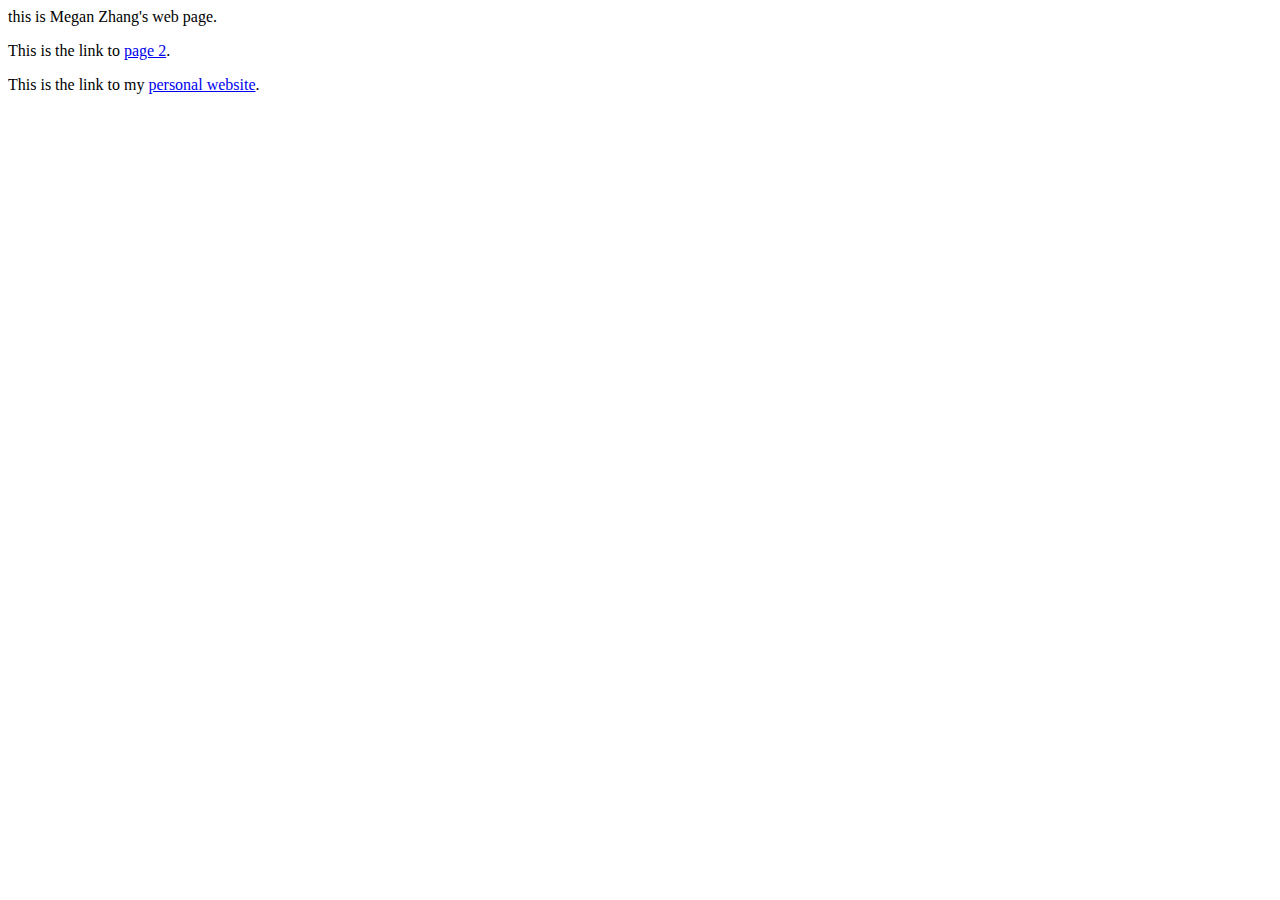
==== commit 76220100: "final" ====
--- a/index.html
+++ b/index.html
@@ -1,170 +1,19 @@
+<!--this line tells the browser that you are using HTML 5-->
 <!DOCTYPE html>
 
-<head>
-    <link rel="stylesheet" href=" default.css">
-    <title>Megan Zhang | Hello, World!</title>
-</head>
+<!--used at the beginning and end of a page (main tag)-->
+<html>
 
-<body>
+    <!--includes the page title, meta tags, redirects, language-->
+    <head>
 
-    <!--Header-->
-    <div class="outerWrapper">
-        <div class="headerWrapper">
+        <!--title bar-->
+        <title>Personal page for comm 150 assignment</title>
 
-            <!--profile picture-->
-            <div> 
-                <img class="profilePicture" src="web/graphics/profilePicture.jpg" alt="Megan Zhang"/>
-            </div>
+    </head>
 
-            <div class="profileHeader">
-                <h1>Megan Zhang</h1>
-                <h2>Hello, World!</h2>
-                <div>
+    <body>this is Megan Zhang's web page.</body>
+    <p>This is the link to <a href="assignment_page2.html">page 2</a>.</p>
+    <p>This is the link to my <a href="personalWebsite.html">personal website</a>.</p>
 
-                    <!--ul: unordered (bulleted) list-->
-                    <ul class="mediaList">
-                        <!--li: list item-->
-                        <li class="mediaIcons">
-                            <!--a: hyperlink-->
-                            <a class="mediaLinks" href="https://github.com/meganzhang88">
-                                <!--icons taken from "https://package.elm-lang.org/packages/1602/elm-feather/1.0.0/FeatherIcons"-->
-                                <svg xmlns="http://www.w3.org/2000/svg" width="24" height="24" viewBox="0 0 24 24" fill="none" stroke="currentColor" stroke-width="2" stroke-linecap="round" stroke-linejoin="round">
-                                    <path d="M9 19c-5 1.5-5-2.5-7-3m14 6v-3.87a3.37 3.37 0 0 0-.94-2.61c3.14-.35 6.44-1.54 6.44-7A5.44 5.44 0 0 0 20 4.77 5.07 5.07 0 0 0 19.91 1S18.73.65 16 2.48a13.38 13.38 0 0 0-7 0C6.27.65 5.09 1 5.09 1A5.07 5.07 0 0 0 5 4.77a5.44 5.44 0 0 0-1.5 3.78c0 5.42 3.3 6.61 6.44 7A3.37 3.37 0 0 0 9 18.13V22"></path>
-                                </svg>
-                            </a>
-                        </li>
-                        <li class="mediaIcons">
-                            <a class="mediaLinks" href="https://www.linkedin.com/in/meganzhang88/">
-                                <svg xmlns="http://www.w3.org/2000/svg" width="24" height="24" viewBox="0 0 24 24" fill="none" stroke="currentColor" stroke-width="2" stroke-linecap="round" stroke-linejoin="round">
-                                    <path d="M16 8a6 6 0 0 1 6 6v7h-4v-7a2 2 0 0 0-2-2 2 2 0 0 0-2 2v7h-4v-7a6 6 0 0 1 6-6z"></path>
-                                    <rect x="2" y="9" width="4" height="12"></rect>
-                                    <circle cx="4" cy="4" r="2"></circle>
-                                </svg>
-                            </a>
-                        </li>
-                        <li class="mediaIcons">
-                            <a class="mediaLinks" href="https://twitter.com/meganzhangg">
-                                <svg xmlns="http://www.w3.org/2000/svg" width="24" height="24" viewBox="0 0 24 24" fill="none" stroke="currentColor" stroke-width="2" stroke-linecap="round" stroke-linejoin="round">
-                                    <path d="M23 3a10.9 10.9 0 0 1-3.14 1.53 4.48 4.48 0 0 0-7.86 3v1A10.66 10.66 0 0 1 3 4s-4 9 5 13a11.64 11.64 0 0 1-7 2c9 5 20 0 20-11.5a4.5 4.5 0 0 0-.08-.83A7.72 7.72 0 0 0 23 3z"></path>
-                                </svg>
-                            </a>
-                        </li>
-                        <li class="mediaIcons">
-                            <a class="mediaLinks" href="https://www.facebook.com/megan.zhang.7503">
-                                <svg xmlns="http://www.w3.org/2000/svg" width="24" height="24" viewBox="0 0 24 24" fill="none" stroke="currentColor" stroke-width="2" stroke-linecap="round" stroke-linejoin="round" class="feather feather-activity">
-                                    <path d="M18 2h-3a5 5 0 0 0-5 5v3H7v4h3v8h4v-8h3l1-4h-4V7a1 1 0 0 1 1-1h3z"></path>
-                                </svg>
-                            </a>
-                        </li>
-                    </ul>
-                </div>
-            </div>
-        </div>
-
-        <!--About Me-->
-        <section id="about" class="sectionWrapper">
-            <div class="sectionLeft">
-                <h3 class="sectionTitle">ABOUT ME</h3>
-            </div>
-            <div class="sectionRight">
-                <p>I am a student at UNC Chapel Hill studying Computer Science and Communications with a concentration in New Media.</p>
-                <p>I am passionate about working in high impact environments and helping growing development teams build great products.</p>
-            </div>
-        </section>
-
-        <!--Experience-->
-        <section id="experience" class="sectionWrapper">
-            <div class="sectionLeft">
-                <h3 class="sectionTitle">EXPERIENCE</h3>
-            </div>
-            <div class="sectionRight">
-                <div class="websiteWrapper">
-                    <a class="websiteLink" href="https://comp110.com/topics">UNC Chapel Hill Department of Computer Science</a>
-                    <p class="websiteDescription">Undergraduate Teaching Assistant, January 2019 - Present</p>
-                </div>
-                <div class="websiteWrapper">
-                    <a class="websiteLink" href="https://beam.unc.edu">UNC BeAM Makerspace</a>
-                    <p class="websiteDescription">Program Assistant, March 2020 - Present</p>
-                </div>
-                <div class="websiteWrapper">
-                    <a class="websiteLink" href="https://www.fruttabowls.com">Frutta Bowls</a>
-                    <p class="websiteDescription">Front-of-House Employee, September 2018 - May 2019</p>
-                </div>
-                <div class="websiteWrapper">
-                    <a class="websiteLink" href="https://www.pacsun.com">Pacific Sunwear</a>
-                    <p class="websiteDescription">Sales Associate, May 2017 - August 2018</p>
-                </div>
-            </div>
-        </section>
-
-        <!--Projects-->
-        <section id="projects" class="sectionWrapper">
-            <div class="sectionLeft">
-                <h3 class="sectionTitle">PROJECTS</h3>
-            </div>
-            <div class="sectionRight">
-                <div class="websiteWrapper">
-                    <a class="websiteLink" href="https://volumeupapp.firebaseapp.com">Volume</a>
-                    <p class="websiteDescription">A platform for university students located in the RTP area to connect with other concertgoers before a local music event.</p>
-                </div>
-            </div>
-        </section>
-
-        <!--Skills-->
-        <section id="skills" class="sectionWrapper">
-            <div class="sectionLeft">
-                <h3 class="sectionTitle">SKILLS</h3>
-            </div>
-            <div class="sectionRight">
-                <div class="websiteWrapper">
-                    <span class="skillsTitle">Programming</span>
-                    <p class="websiteDescription">JavaScript, Typescript, Java, C, Git, Docker</p>
-                </div>
-                <div class="websiteWrapper">
-                    <span class="skillsTitle">Languages</span>
-                    <p class="websiteDescription">English, Mandarin</p>
-                </div>
-                <div class="websiteWrapper">
-                    <span class="skillsTitle">Databases</span>
-                    <p class="websiteDescription">PostgreSQL, Firebase</p>
-                </div>
-                <div class="websiteWrapper">
-                    <span class="skillsTitle">General</span>
-                    <p class="websiteDescription">Adobe Creative Cloud, Teaching, Communication, Social Media</p>
-                </div>
-            </div>
-        </section>
-
-        <!--Resume-->
-        <section id="resume" class="sectionWrapper">
-            <div class="sectionLeft">
-                <h3 class="sectionTitle">RESUME</h3>
-            </div>
-                <div class="sectionRight">
-                    <div class="websiteDescription">
-                        <a class="websiteLink" href="resume.html">For More Detail</a>
-                    </div>
-            </div>
-        </section>
-    </div>
-
-<!--Background-->
-    <div class="blueBlob">
-        <svg width="600" height="600" viewBox="0 0 600 600" xmlns="http://www.w3.org/2000/svg">
-            <g transform="translate(300,300)">
-                <path d="M90.1,-115.9C120.6,-81.8,151.9,-57,176.4,-16.5C200.9,24,218.7,80.2,197.3,110.7C175.9,141.1,115.3,145.7,65.8,150.7C16.3,155.7,-22.1,161,-55.2,149.8C-88.3,138.6,-116,110.8,-150.4,75.2C-184.8,39.6,-225.8,-3.7,-213.2,-31.1C-200.6,-58.4,-134.4,-69.8,-89.9,-101.5C-45.4,-133.1,-22.7,-185.1,3.5,-189.3C29.8,-193.5,59.6,-150,90.1,-115.9Z" fill="#3586ea"></path>
-            </g>
-        </svg>
-    </div>
-    <div class="greyBlob">
-        <svg width="600" height="600" viewBox="0 0 600 600" xmlns="http://www.w3.org/2000/svg">
-            <g transform="translate(300,300)">
-                <path d="M145.4,-184.2C164.7,-157,140.5,-88.7,133.8,-36.9C127.1,15,138,50.5,134.7,97.9C131.3,145.4,113.7,204.7,72.5,235.3C31.4,265.9,-33.4,267.8,-73.2,237.6C-113.1,207.3,-128,144.9,-155.9,92.1C-183.9,39.4,-224.9,-3.8,-224.4,-45.3C-224,-86.9,-182.1,-127,-137.7,-149.8C-93.4,-172.7,-46.7,-178.3,8.1,-188C63,-197.7,126,-211.5,145.4,-184.2Z" fill="#3586ea"></path>
-            </g>
-        </svg>
-    </div>
-
-    
-</body>
 </html>
-
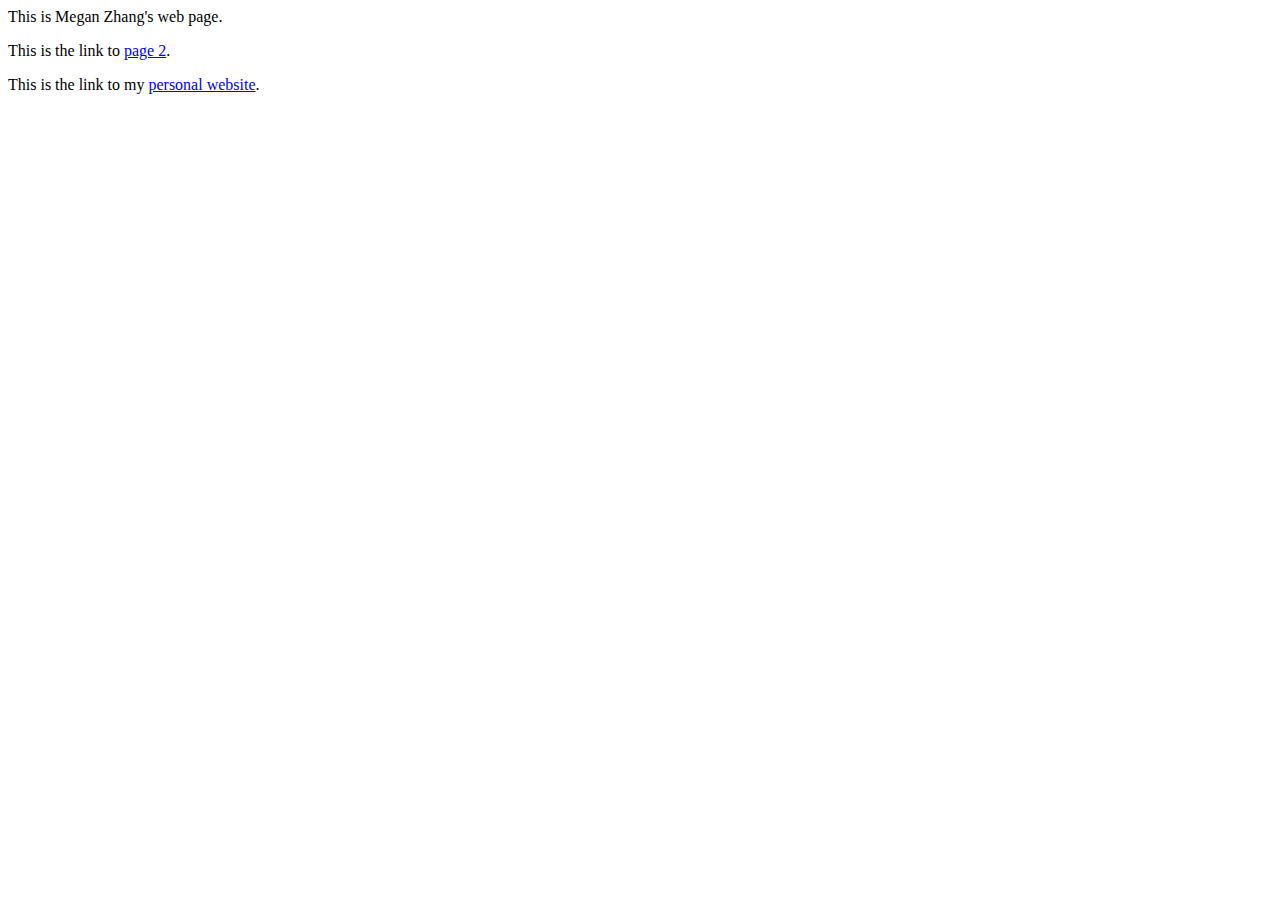
==== commit 352167e6: "commit" ====
--- a/index.html
+++ b/index.html
@@ -12,7 +12,7 @@
 
     </head>
 
-    <body>this is Megan Zhang's web page.</body>
+    <body>This is Megan Zhang's web page.</body>
     <p>This is the link to <a href="assignment_page2.html">page 2</a>.</p>
     <p>This is the link to my <a href="personalWebsite.html">personal website</a>.</p>
 
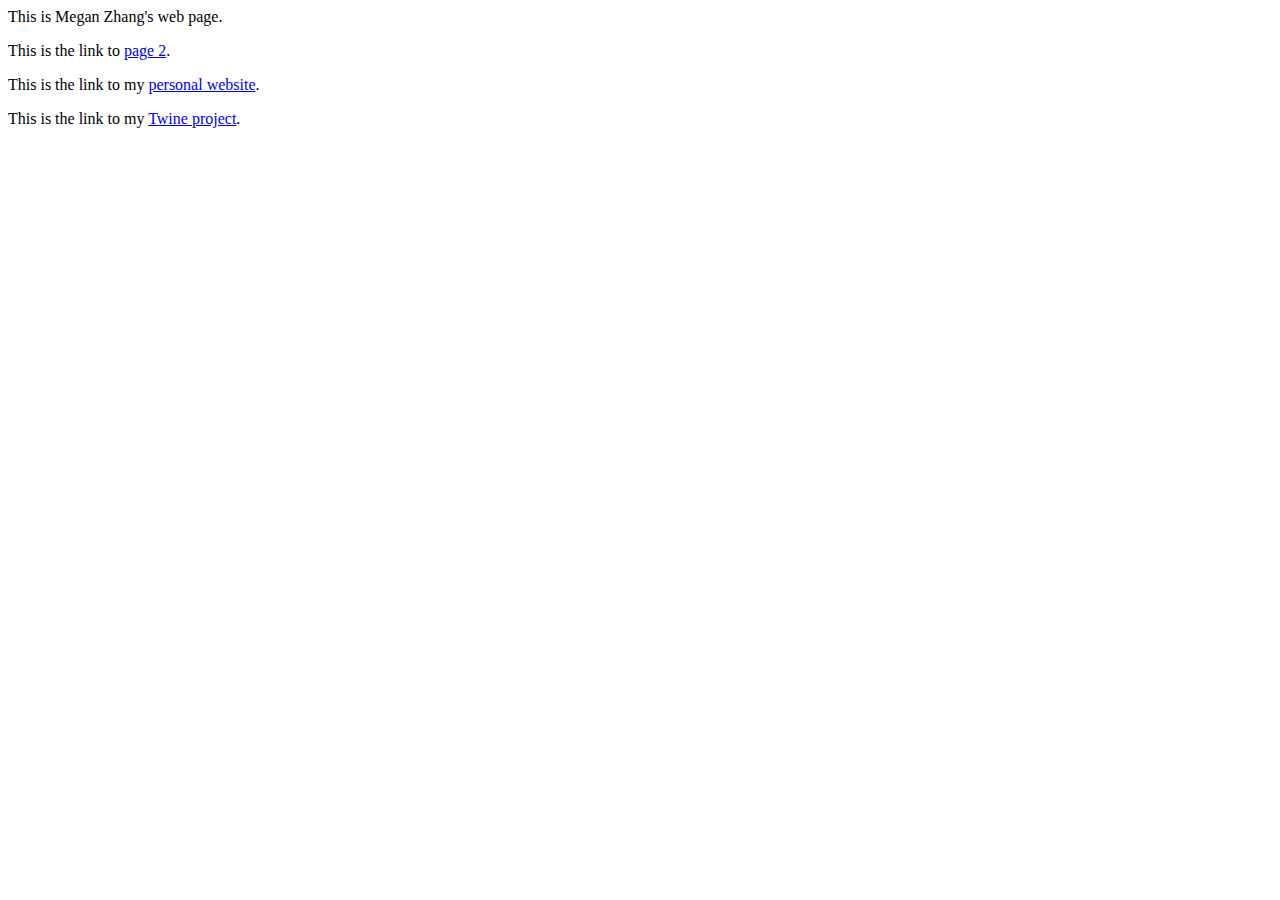
==== commit fe8bfee0: "commit" ====
--- a/index.html
+++ b/index.html
@@ -15,5 +15,6 @@
     <body>This is Megan Zhang's web page.</body>
     <p>This is the link to <a href="assignment_page2.html">page 2</a>.</p>
     <p>This is the link to my <a href="personalWebsite.html">personal website</a>.</p>
+    <p>This is the link to my <a href="homelessness.html">Twine project</a>.</p>
 
 </html>
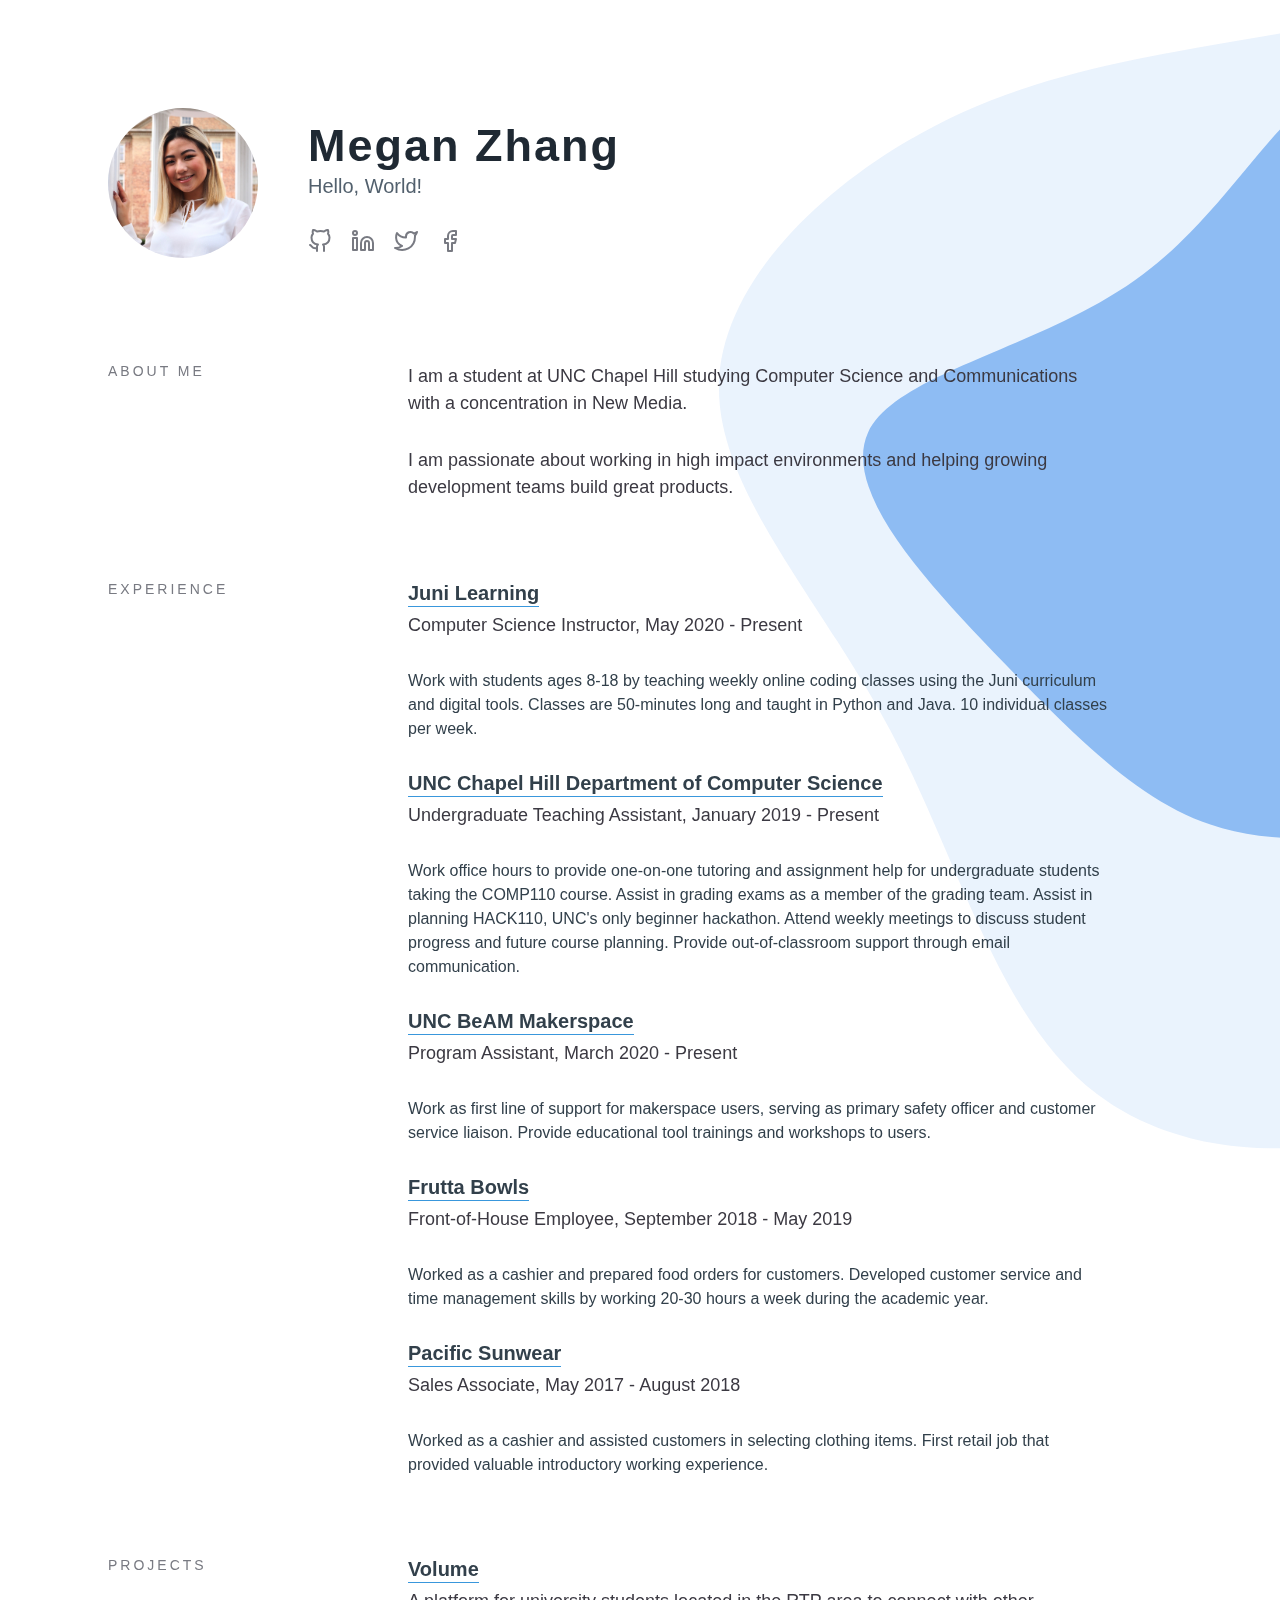
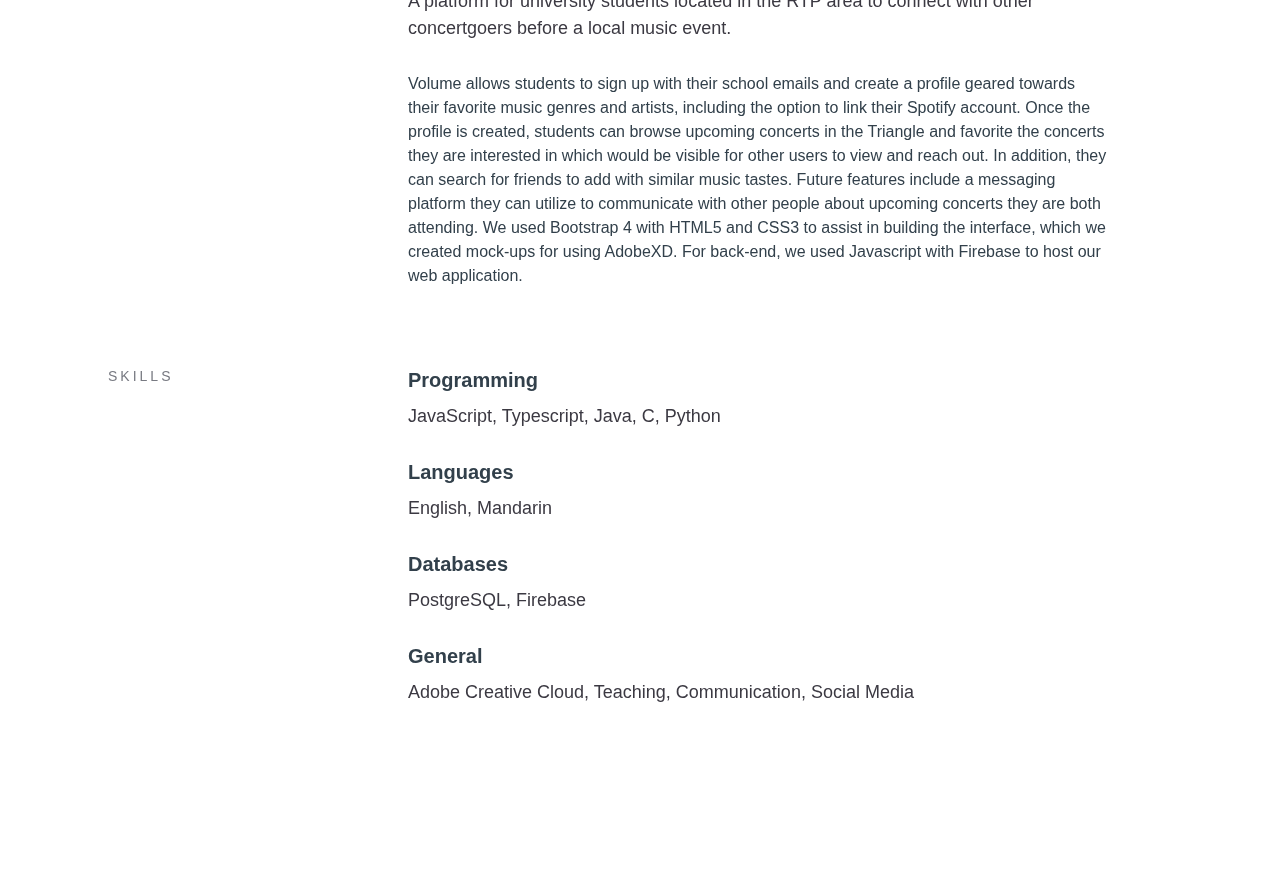
==== commit 0988b7d5: "commit" ====
--- a/index.html
+++ b/index.html
@@ -1,20 +1,187 @@
-<!--this line tells the browser that you are using HTML 5-->
 <!DOCTYPE html>
 
-<!--used at the beginning and end of a page (main tag)-->
-<html>
+<head>
+    <link rel="stylesheet" href=" default.css">
+    <title>Megan Zhang | Hello, World!</title>
+</head>
 
-    <!--includes the page title, meta tags, redirects, language-->
-    <head>
+<body>
 
-        <!--title bar-->
-        <title>Personal page for comm 150 assignment</title>
+    <!--Header-->
+    <div class="outerWrapper">
+        <div class="headerWrapper">
 
-    </head>
+            <!--profile picture-->
+            <div> 
+                <img class="profilePicture" src="profilePicture.jpg" alt="Megan Zhang"/>
+            </div>
 
-    <body>This is Megan Zhang's web page.</body>
-    <p>This is the link to <a href="assignment_page2.html">page 2</a>.</p>
-    <p>This is the link to my <a href="personalWebsite.html">personal website</a>.</p>
-    <p>This is the link to my <a href="homelessness.html">Twine project</a>.</p>
+            <div class="profileHeader">
+                <h1>Megan Zhang</h1>
+                <h2>Hello, World!</h2>
+                <div>
 
+                    <!--ul: unordered (bulleted) list-->
+                    <ul class="mediaList">
+                        <!--li: list item-->
+                        <li class="mediaIcons">
+                            <!--a: hyperlink-->
+                            <a class="mediaLinks" href="https://github.com/meganzhang88">
+                                <!--icons taken from "https://package.elm-lang.org/packages/1602/elm-feather/1.0.0/FeatherIcons"-->
+                                <svg xmlns="http://www.w3.org/2000/svg" width="24" height="24" viewBox="0 0 24 24" fill="none" stroke="currentColor" stroke-width="2" stroke-linecap="round" stroke-linejoin="round">
+                                    <path d="M9 19c-5 1.5-5-2.5-7-3m14 6v-3.87a3.37 3.37 0 0 0-.94-2.61c3.14-.35 6.44-1.54 6.44-7A5.44 5.44 0 0 0 20 4.77 5.07 5.07 0 0 0 19.91 1S18.73.65 16 2.48a13.38 13.38 0 0 0-7 0C6.27.65 5.09 1 5.09 1A5.07 5.07 0 0 0 5 4.77a5.44 5.44 0 0 0-1.5 3.78c0 5.42 3.3 6.61 6.44 7A3.37 3.37 0 0 0 9 18.13V22"></path>
+                                </svg>
+                            </a>
+                        </li>
+                        <li class="mediaIcons">
+                            <a class="mediaLinks" href="https://www.linkedin.com/in/meganzhang88/">
+                                <svg xmlns="http://www.w3.org/2000/svg" width="24" height="24" viewBox="0 0 24 24" fill="none" stroke="currentColor" stroke-width="2" stroke-linecap="round" stroke-linejoin="round">
+                                    <path d="M16 8a6 6 0 0 1 6 6v7h-4v-7a2 2 0 0 0-2-2 2 2 0 0 0-2 2v7h-4v-7a6 6 0 0 1 6-6z"></path>
+                                    <rect x="2" y="9" width="4" height="12"></rect>
+                                    <circle cx="4" cy="4" r="2"></circle>
+                                </svg>
+                            </a>
+                        </li>
+                        <li class="mediaIcons">
+                            <a class="mediaLinks" href="https://twitter.com/meganzhangg">
+                                <svg xmlns="http://www.w3.org/2000/svg" width="24" height="24" viewBox="0 0 24 24" fill="none" stroke="currentColor" stroke-width="2" stroke-linecap="round" stroke-linejoin="round">
+                                    <path d="M23 3a10.9 10.9 0 0 1-3.14 1.53 4.48 4.48 0 0 0-7.86 3v1A10.66 10.66 0 0 1 3 4s-4 9 5 13a11.64 11.64 0 0 1-7 2c9 5 20 0 20-11.5a4.5 4.5 0 0 0-.08-.83A7.72 7.72 0 0 0 23 3z"></path>
+                                </svg>
+                            </a>
+                        </li>
+                        <li class="mediaIcons">
+                            <a class="mediaLinks" href="https://www.facebook.com/megan.zhang.7503">
+                                <svg xmlns="http://www.w3.org/2000/svg" width="24" height="24" viewBox="0 0 24 24" fill="none" stroke="currentColor" stroke-width="2" stroke-linecap="round" stroke-linejoin="round" class="feather feather-activity">
+                                    <path d="M18 2h-3a5 5 0 0 0-5 5v3H7v4h3v8h4v-8h3l1-4h-4V7a1 1 0 0 1 1-1h3z"></path>
+                                </svg>
+                            </a>
+                        </li>
+                    </ul>
+                </div>
+            </div>
+        </div>
+
+        <!--About Me-->
+        <section id="about" class="sectionWrapper">
+            <div class="sectionLeft">
+                <h3 class="sectionTitle">ABOUT ME</h3>
+            </div>
+            <div class="sectionRight">
+                <p>I am a student at UNC Chapel Hill studying Computer Science and Communications with a concentration in New Media.</p>
+                <p>I am passionate about working in high impact environments and helping growing development teams build great products.</p>
+            </div>
+        </section>
+
+        <!--Experience-->
+        <section id="experience" class="sectionWrapper">
+            <div class="sectionLeft">
+                <h3 class="sectionTitle">EXPERIENCE</h3>
+            </div>
+            <div class="sectionRight">
+                <div class="websiteWrapper">
+                    <a class="websiteLink" href="https://junilearning.com/">Juni Learning</a>
+                    <p class="websiteDescription">Computer Science Instructor, May 2020 - Present</p>
+                    <p class="positionDescription">Work with students ages 8-18 by teaching weekly online coding classes using the Juni curriculum and digital tools.
+                        Classes are 50-minutes long and taught in Python and Java.
+                        10 individual classes per week.</p>
+                </div>
+                <div class="websiteWrapper">
+                    <a class="websiteLink" href="https://comp110.com/topics">UNC Chapel Hill Department of Computer Science</a>
+                    <p class="websiteDescription">Undergraduate Teaching Assistant, January 2019 - Present</p>
+                    <p class="positionDescription">Work office hours to provide one-on-one tutoring and assignment help for
+                        undergraduate students taking the COMP110 course.
+                        Assist in grading exams as a member of the grading team.
+                        Assist in planning HACK110, UNC's only beginner hackathon.
+                        Attend weekly meetings to discuss student progress and future course planning.
+                        Provide out-of-classroom support through email communication.</p>
+                </div>
+                <div class="websiteWrapper">
+                    <a class="websiteLink" href="https://beam.unc.edu">UNC BeAM Makerspace</a>
+                    <p class="websiteDescription">Program Assistant, March 2020 - Present</p>
+                    <p class="positionDescription"> Work as first line of support for makerspace users, serving as primary safety
+                        officer and customer service liaison.
+                        Provide educational tool trainings and workshops to users.</p>
+                </div>
+                <div class="websiteWrapper">
+                    <a class="websiteLink" href="https://www.fruttabowls.com">Frutta Bowls</a>
+                    <p class="websiteDescription">Front-of-House Employee, September 2018 - May 2019</p>
+                    <p class="positionDescription"> Worked as a cashier and prepared food orders for customers.
+                        Developed customer service and time management skills by working 20-30
+                        hours a week during the academic year.</p>
+                </div>
+                <div class="websiteWrapper">
+                    <a class="websiteLink" href="https://www.pacsun.com">Pacific Sunwear</a>
+                    <p class="websiteDescription">Sales Associate, May 2017 - August 2018</p>
+                    <p class="positionDescription">Worked as a cashier and assisted customers in selecting clothing items.
+                        First retail job that provided valuable introductory working experience.
+                    </p>
+                </div>
+            </div>
+        </section>
+
+        <!--Projects-->
+        <section id="projects" class="sectionWrapper">
+            <div class="sectionLeft">
+                <h3 class="sectionTitle">PROJECTS</h3>
+            </div>
+            <div class="sectionRight">
+                <div class="websiteWrapper">
+                    <a class="websiteLink" href="https://volumeupapp.firebaseapp.com">Volume</a>
+                    <p class="websiteDescription">A platform for university students located in the RTP area to connect with other concertgoers before a local music event.</p>
+                    <p class="positionDescription">Volume allows students to sign up with their school emails and create a profile geared towards their favorite music genres and artists, 
+                        including the option to link their Spotify account. Once the profile is created, students can browse upcoming concerts in the Triangle and favorite the concerts 
+                        they are interested in which would be visible for other users to view and reach out. In addition, they can search for friends to add with similar music tastes. 
+                        Future features include a messaging platform they can utilize to communicate with other people about upcoming concerts they are both attending. 
+                        We used Bootstrap 4 with HTML5 and CSS3 to assist in building the interface, which we created mock-ups for using AdobeXD. 
+                        For back-end, we used Javascript with Firebase to host our web application.
+                    </p>
+                </div>
+            </div>
+        </section>
+
+        <!--Skills-->
+        <section id="skills" class="sectionWrapper">
+            <div class="sectionLeft">
+                <h3 class="sectionTitle">SKILLS</h3>
+            </div>
+            <div class="sectionRight">
+                <div class="websiteWrapper">
+                    <span class="skillsTitle">Programming</span>
+                    <p class="websiteDescription">JavaScript, Typescript, Java, C, Python</p>
+                </div>
+                <div class="websiteWrapper">
+                    <span class="skillsTitle">Languages</span>
+                    <p class="websiteDescription">English, Mandarin</p>
+                </div>
+                <div class="websiteWrapper">
+                    <span class="skillsTitle">Databases</span>
+                    <p class="websiteDescription">PostgreSQL, Firebase</p>
+                </div>
+                <div class="websiteWrapper">
+                    <span class="skillsTitle">General</span>
+                    <p class="websiteDescription">Adobe Creative Cloud, Teaching, Communication, Social Media</p>
+                </div>
+            </div>
+        </section>
+    </div>
+
+<!--Background-->
+    <div class="blueBlob">
+        <svg width="600" height="600" viewBox="0 0 600 600" xmlns="http://www.w3.org/2000/svg">
+            <g transform="translate(300,300)">
+                <path d="M90.1,-115.9C120.6,-81.8,151.9,-57,176.4,-16.5C200.9,24,218.7,80.2,197.3,110.7C175.9,141.1,115.3,145.7,65.8,150.7C16.3,155.7,-22.1,161,-55.2,149.8C-88.3,138.6,-116,110.8,-150.4,75.2C-184.8,39.6,-225.8,-3.7,-213.2,-31.1C-200.6,-58.4,-134.4,-69.8,-89.9,-101.5C-45.4,-133.1,-22.7,-185.1,3.5,-189.3C29.8,-193.5,59.6,-150,90.1,-115.9Z" fill="#3586ea"></path>
+            </g>
+        </svg>
+    </div>
+    <div class="greyBlob">
+        <svg width="600" height="600" viewBox="0 0 600 600" xmlns="http://www.w3.org/2000/svg">
+            <g transform="translate(300,300)">
+                <path d="M145.4,-184.2C164.7,-157,140.5,-88.7,133.8,-36.9C127.1,15,138,50.5,134.7,97.9C131.3,145.4,113.7,204.7,72.5,235.3C31.4,265.9,-33.4,267.8,-73.2,237.6C-113.1,207.3,-128,144.9,-155.9,92.1C-183.9,39.4,-224.9,-3.8,-224.4,-45.3C-224,-86.9,-182.1,-127,-137.7,-149.8C-93.4,-172.7,-46.7,-178.3,8.1,-188C63,-197.7,126,-211.5,145.4,-184.2Z" fill="#3586ea"></path>
+            </g>
+        </svg>
+    </div>
+
+    
+</body>
 </html>
+
--- a/default.css
+++ b/default.css
@@ -0,0 +1,168 @@
+.mediaList {
+    margin: 20px 0 0;
+    padding:0
+}
+
+.mediaIcons {
+    display: inline-block;
+    margin-right:15px
+}
+
+.mediaLinks {
+    color: #787a82;
+}
+
+.mediaLinks:hover {
+    color:#3997dc
+}
+
+.headerWrapper {
+    display: flex;
+    margin-bottom:100px
+}
+
+.profilePicture {
+    border-radius: 50%;
+    overflow: hidden;
+    width:150px
+}
+
+.profileHeader {
+    margin:10px 0 0 50px
+}
+
+.profileHeader h1 {
+    color: #1f2933;
+    font-size: 45px;
+    letter-spacing: 2px;
+    margin:0
+}
+
+.profileHeader h2 {
+    font-size: 20px;
+    font-weight: 400;
+    margin:0 0 30px
+}
+
+.outerWrapper {
+    max-width: 1200px;
+    padding: 100px;
+    position: relative;
+    width:100%
+}
+
+.blueBlob {
+    position: fixed;
+    top: -150px;
+    right: -700px;
+    z-index:-1
+}
+
+.blueBlob svg {
+    width: 1300px;
+    height: 1300px;
+    opacity:.5
+}
+
+.greyBlob {
+    position: fixed;
+    top: -250px;
+    right: -750px;
+    z-index:-1
+}
+
+.greyBlob svg {
+    width: 1500px;
+    opacity: .1;
+    height:1500px
+}
+
+
+h1 {
+    font-size: 2em;
+    margin:.67em 0
+}
+
+*, :after, :before {
+    box-sizing:inherit
+}
+
+html {
+    background: #fff;
+    color: #52606d;
+    font-size: 15px;
+    -webkit-text-size-adjust: 100%;
+    -ms-text-size-adjust: 100%;
+    box-sizing:border-box
+}
+
+body {
+    font-family: Heebo, sans-serif;
+    font-size: 1em;
+    line-height: 1.25;
+    -webkit-font-smoothing: antialiased;
+    -moz-osx-font-smoothing:grayscale
+}
+
+p {
+    color: #3b3942;
+    font-size: 18px;
+    line-height: 1.5;
+    margin:0 0 30px
+}
+
+.websiteWrapper {
+    margin-bottom:10px
+}
+
+.websiteLink {
+    border-bottom: 1px solid #3997dc;
+    color: #32404b;
+    display: inline-block;
+    font-size: 20px;
+    font-weight: 700;
+    margin-bottom: 5px;
+    text-decoration:none
+}
+
+.websiteLink:hover {
+    color:#3997dc
+}
+
+.skillsTitle {
+    color: #32404b;
+    display: inline-block;
+    font-size: 20px;
+    font-weight: 700;
+    margin-bottom:10px
+}
+
+.websiteDescription {
+    font-size:18px
+}
+
+.positionDescription {
+    color: #32404b;
+    font-size: 16px
+}
+
+.sectionWrapper {
+    display: flex;
+    margin-bottom:50px
+}
+
+.sectionLeft {
+    width:300px
+}
+
+.sectionRight {
+    flex: 1 1;
+}
+
+.sectionTitle {
+    color: #787a82;
+    font-size: 14px;
+    font-weight: 400;
+    margin: 0 0 30px;
+    letter-spacing: 3px;
+}
